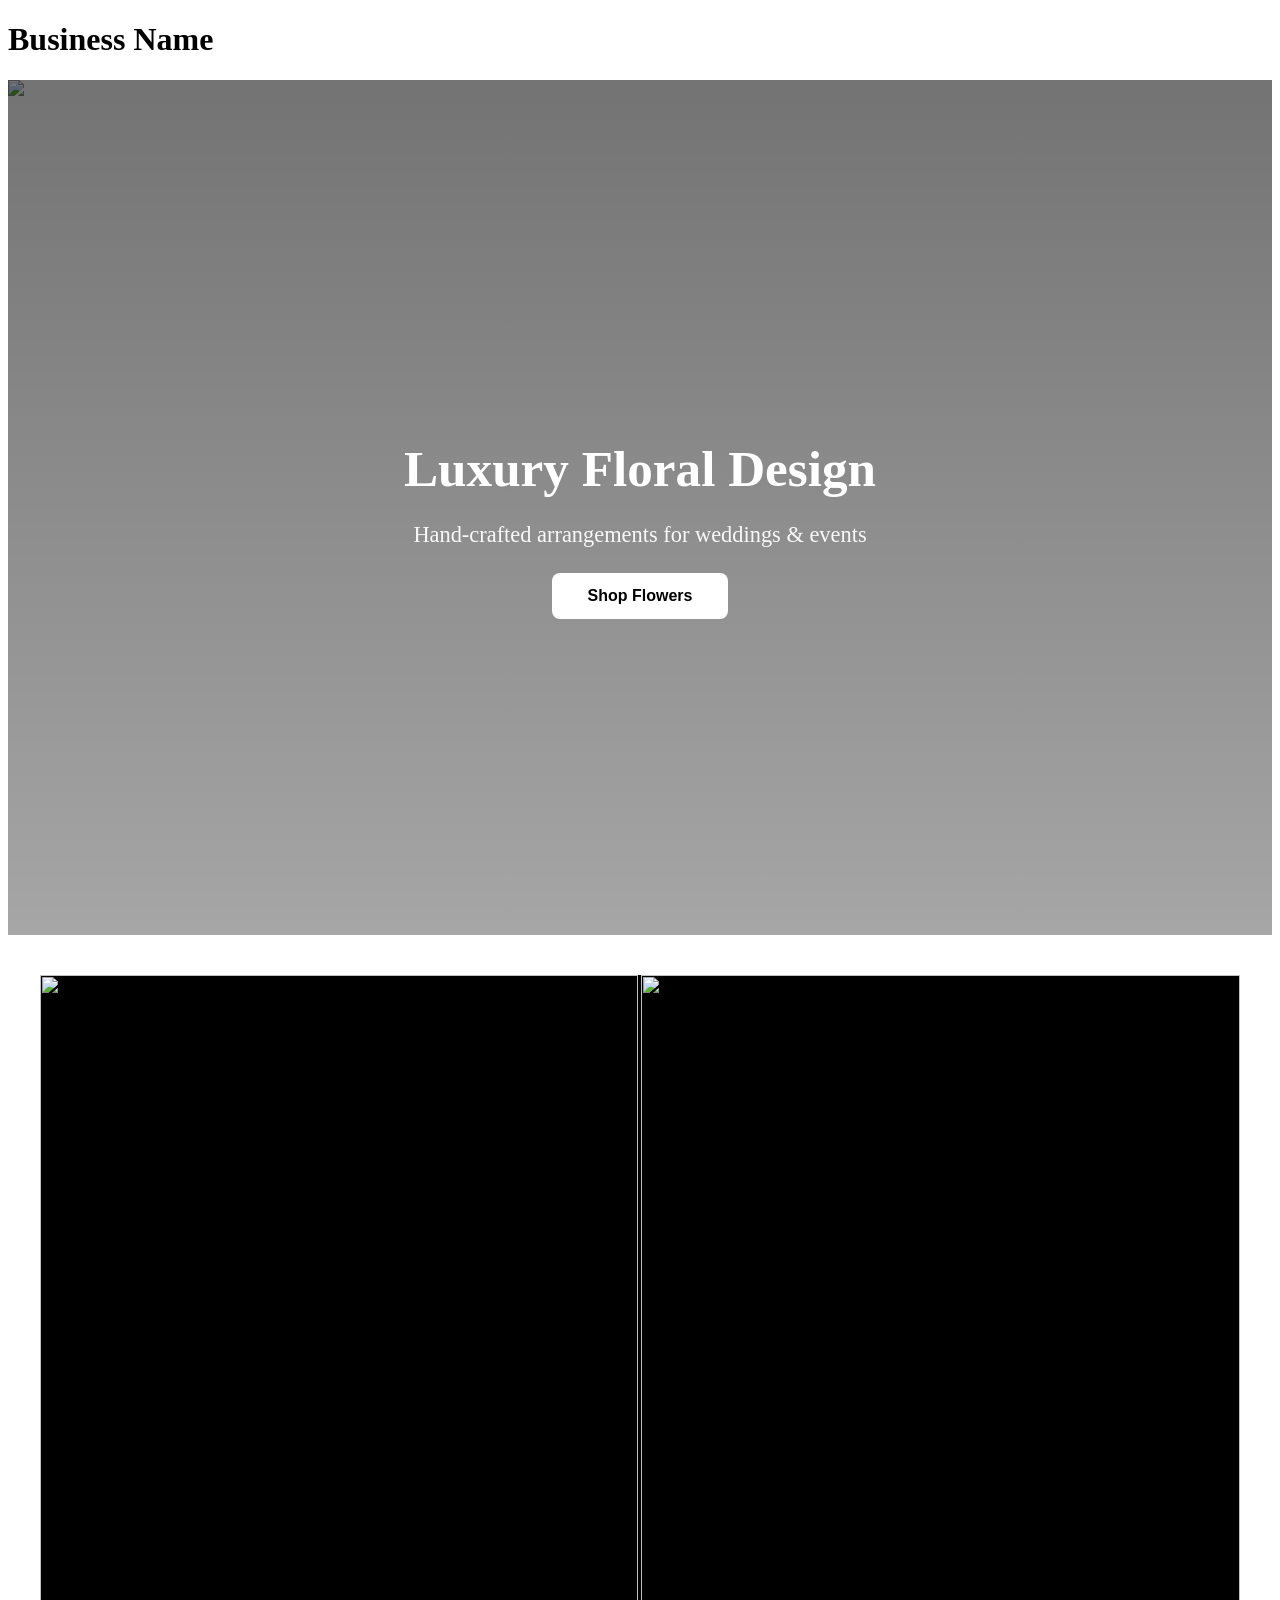
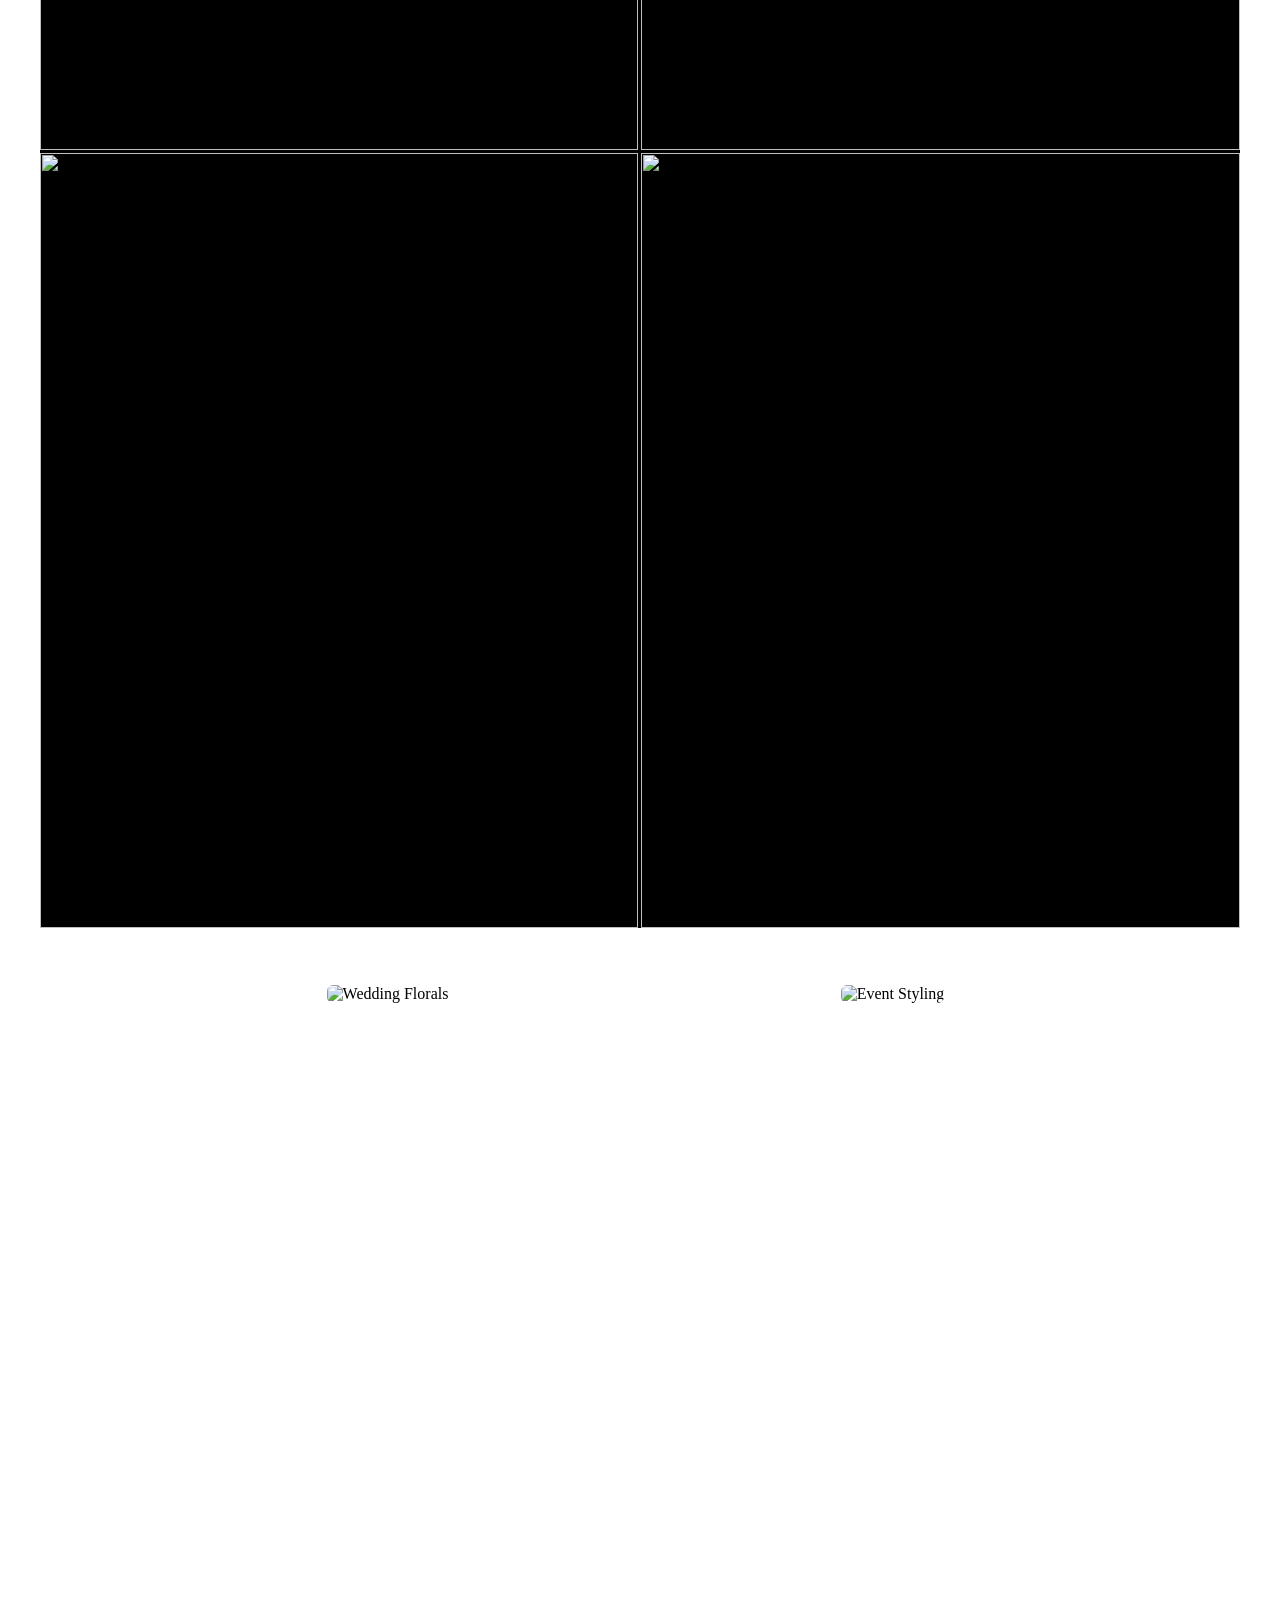
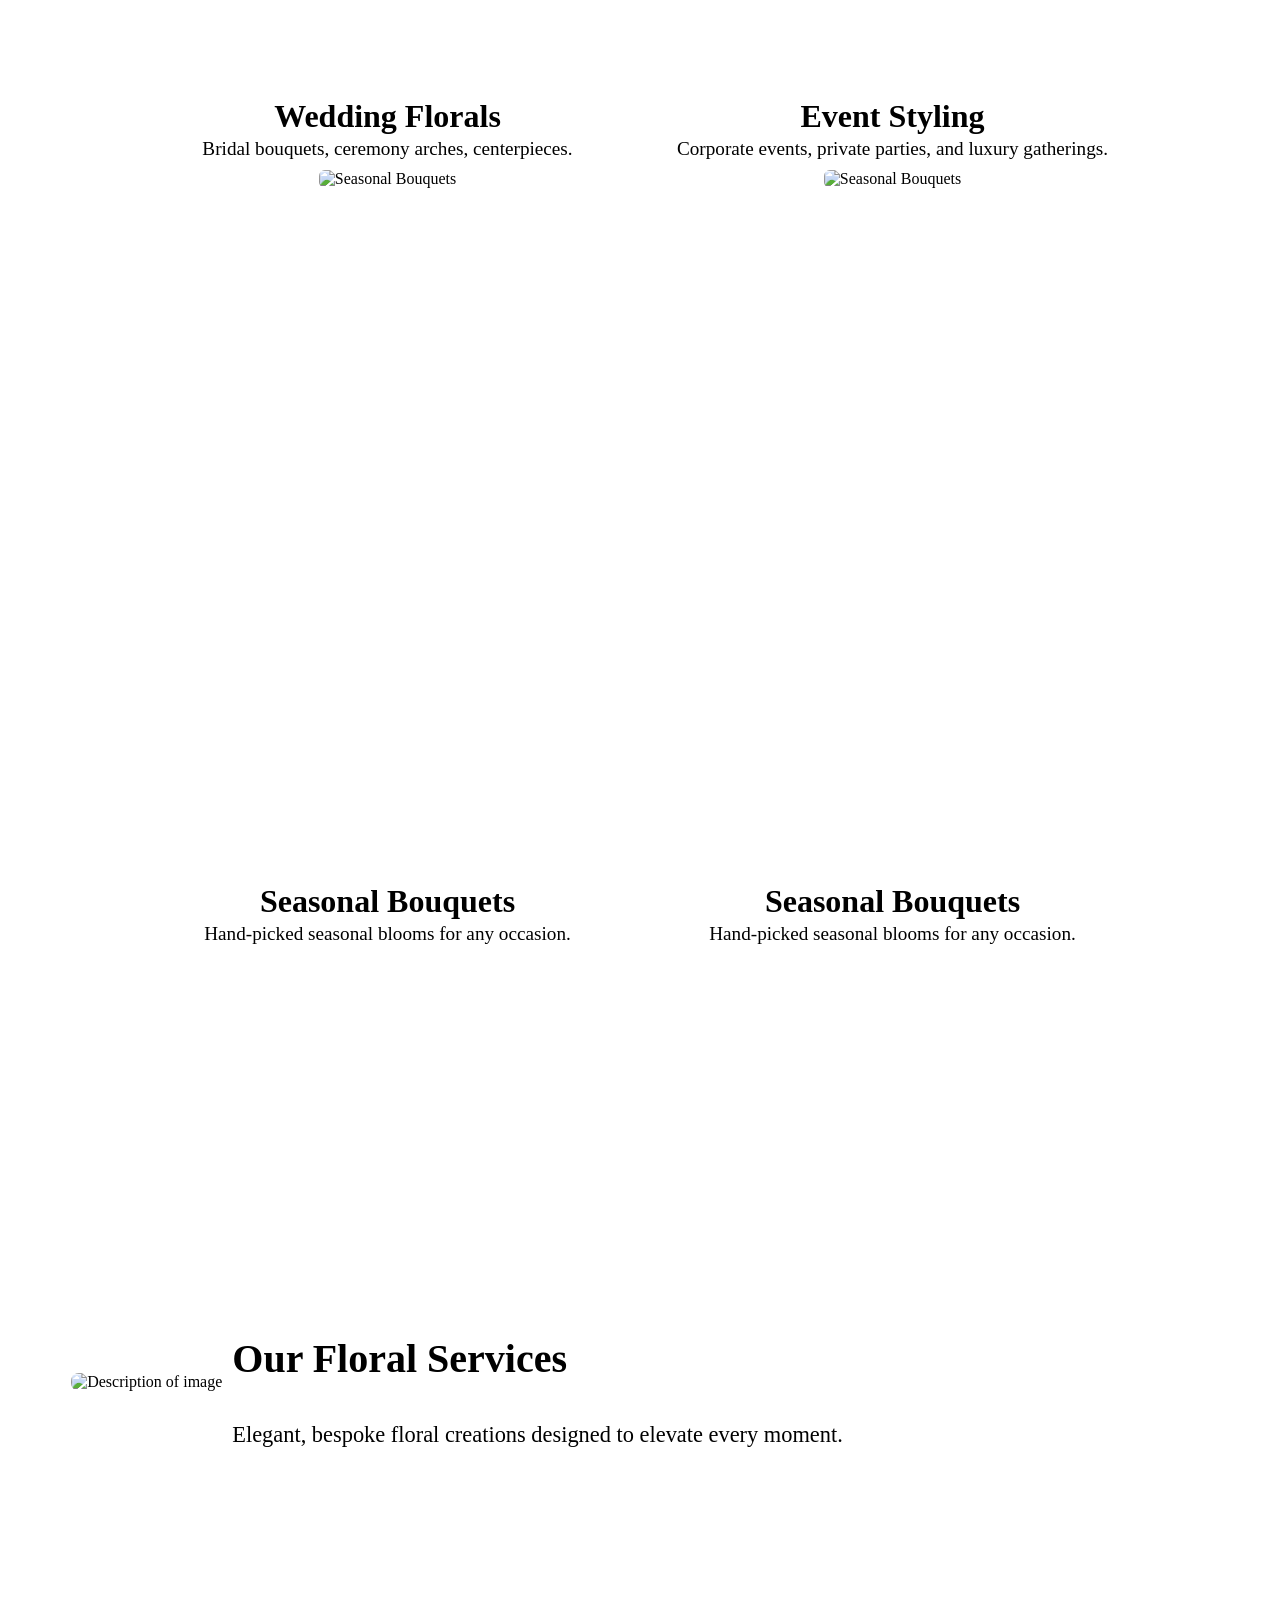
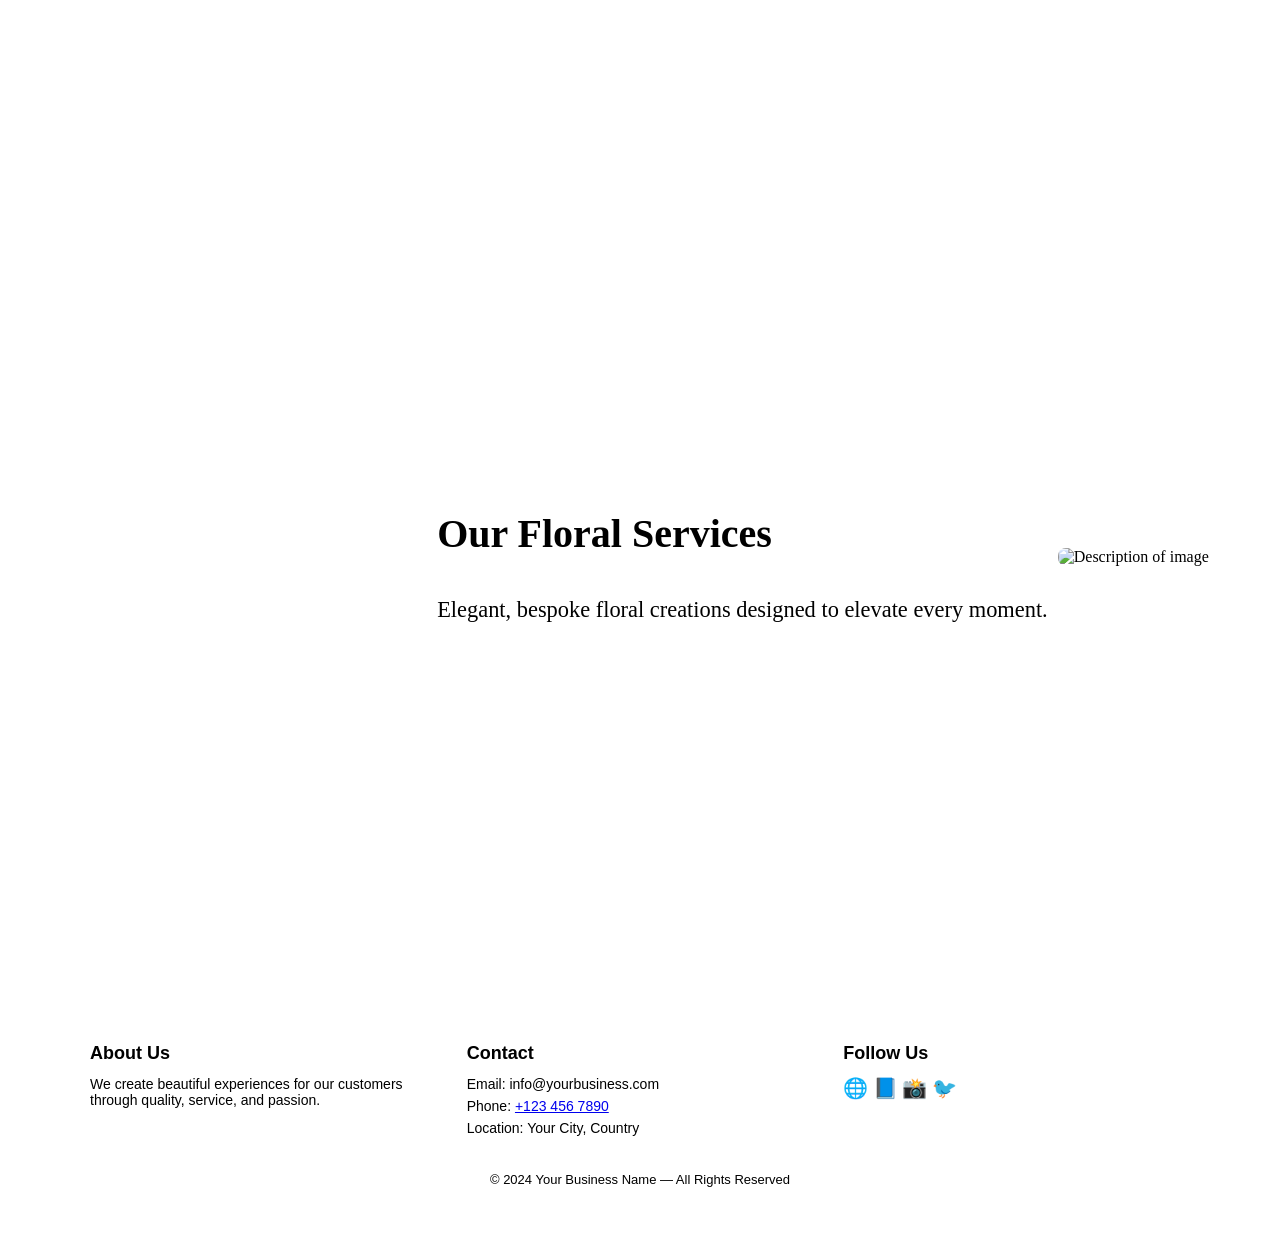
==== pages/boats/Boats.html @ 0e1513a5 "Update page: boats" ====
<!DOCTYPE html>
<html>
<head>
<style>
/* --- Base Hero --- */
.hero {
  position: relative;
  width: 100%;
  min-height: 95vh;
  display: flex;
  align-items: center;
  justify-content: center;
  color: #fff;
  text-align: center;
  overflow: hidden;
}

/* --- Image behaves like background-cover --- */
.hero-img {
  position: absolute;
  inset: 0;
  width: 100%;
  height: 100%;
  object-fit: cover;
  z-index: 0;
}

/* --- Overlay for readability --- */
.hero-overlay {
  position: absolute;
  inset: 0;
  background: linear-gradient(
    rgba(0,0,0,0.55),
    rgba(0,0,0,0.35)
  );
  z-index: 1;
  pointer-events: none;
}

/* --- Content --- */
.hero-content {
  position: relative;
  z-index: 2;
  max-width: 700px;
  padding: 20px;
}

.hero-content h1 {
  font-size: clamp(2rem, 4vw, 3.5rem);
  font-weight: 700;
  margin-bottom: 15px;
  line-height: 1.2;
}

.hero-content p {
  font-size: clamp(1rem, 2vw, 1.4rem);
  margin-bottom: 25px;
  opacity: 0.95;
}

/* --- Button --- */
.hero-content button {
  padding: 14px 36px;
  font-size: 1rem;
  font-weight: 600;
  border: none;
  border-radius: 8px;
  background: #ffffff;
  color: #000;
  cursor: pointer;
  transition: 0.25s ease;
}

.hero-content button:hover {
  background: #f1f1f1;
  transform: translateY(-2px);
}

/* --- Responsive Tweaks --- */
@media (max-width: 600px) {
  .hero {
    min-height: 60vh;
  }
  .hero-content button {
    width: 100%;
  }
}
</style>
<style>

  #contentABody {
    width: 95%;
    margin: auto;
    overflow: hidden;
  }

  .imageText{
    display: grid;
    grid-template-columns: repeat(2, 1fr);
    gap: 3px;
        background:#000;
  }
#contentABody{height:1570px;}
  .feature1,
  .feature2,
  .feature3,
  .feature4 {
    height: 775px;
    display: flex;
    flex-direction: column;
    text-align: center;
  }
  @media (max-width: 1024px) {
    section[style] {
      grid-template-columns: repeat(2, 1fr) !important;
      gap: 12px !important;
    }
  }

  @media (max-width: 600px) {
    #contentABody {
      width: 95%;
      margin: auto;
      height: 620px;
      overflow: hidden;
    }

    .feature1,
    .feature2,
    .feature3,
    .feature4 {
      height: 310px;
      display: flex;
      flex-direction: column;
      text-align: center;
    }
  }

</style>
<style>

  #gallerABody {
    width: 1000px;
    margin: auto;
    height: 1570px; /* 2 cards stacked = 500px */
    overflow: hidden;
  }

  .gallerText{
    display: grid;
    grid-template-columns: repeat(2, 1fr);
    gap: 10px;
  }
  .gallerText h3{font-size:2rem;margin:0px;margin-top:0.5rem;}
  .gallerText p{font-size:1.2rem;margin:0px;margin-top:0.2rem;}

  .galler1{
        height: 775px;
    display: flex;
    flex-direction: column;
    text-align: center;
  }     
  .galler2{
        height: 775px;
    display: flex;
    flex-direction: column;
    text-align: center;
  }     
  .galler3{
        height: 775px;
    display: flex;
    flex-direction: column;
    text-align: center;
  }     
  .galler4{
        height: 775px;
    display: flex;
    flex-direction: column;
    text-align: center;
  }

  @media (max-width: 1024px) {
    section[style] {
      grid-template-columns: repeat(2, 1fr) !important;
      gap: 12px !important;
    }
  }

  @media (max-width: 600px) {
    #gallerAbody section[style] img {
      height: 100% !important;
    }

    #gallerABody {
    width: 90%;
    margin: auto;
    height: 620px; /* 2 cards stacked = 500px */
    overflow: hidden;
  }

  .gallerText h3{font-size:1rem;margin:0px;margin-top:0.5rem;}
  .gallerText p{font-size:0.77rem;margin:0px;margin-top:0.2rem;}

    .galler1{
        height: 300px;
    display: flex;
    flex-direction: column;
    text-align: center;
  }     
  .galler2{
        height: 300px;
    display: flex;
    flex-direction: column;
    text-align: center;
  }     
  .galler3{
        height: 300px;
    display: flex;
    flex-direction: column;
    text-align: center;
  }     
  .galler4{
        height: 300px;
    display: flex;
    flex-direction: column;
    text-align: center;
  }
  }
</style>
<style>
.bodyEndC {
  width: 90%;
  display: flex;
  align-items: center;
  gap: 10px;
  margin: 0 auto 0px auto;
  height: 775px;
}

.bodyEndC.reverse {
  flex-direction: row-reverse;
}

.bodyEndC-wrap img {
  width: 100%;
  height: 775px;
  border-radius: 8px;
  object-fit: cover;
}

.bodyEndC .text-wrap {
  flex: 1;
  width: 50%;
        padding:1rem;
}

        .bodyEndCtext-wrap p{font-size:1.4rem;}

.bodyEndCtext-wrap h3 {
  font-size: 2.5rem;
}

/* REMOVE the mobile stacking */
@media (max-width: 600px) {
   .bodyEndC {
    height:310px;
  }

   .bodyEndC-wrap img {
  width: 100%;
  height: 310px;
  border-radius: 8px;
  object-fit: cover;
}
       .bodyEndCtext-wrap {
  flex: 1;
  width: 50%;
        padding:0rem;
}
        .bodyEndCtext-wrap p {
  padding-bottom:2rem;
        font-size:1rem;
}

}
</style>
<style>
#proFooterWrapper {
  width: 100%;
  padding: 40px 0 20px 0;
  font-family: Arial, sans-serif;
}

.proFooter {
  width: 90%;
  max-width: 1100px;
  margin: auto;
  display: flex;
  justify-content: space-between;
  flex-wrap: wrap;
  gap: 30px;
}

.footer-col {
  flex: 1;
  min-width: 220px;
}

.footer-col h3 {
  margin-bottom: 12px;
  font-size: 18px;
  
}

.footer-col p {
  margin: 6px 0;
  font-size: 14px;
  
}

.social-row {
  gap: 12px;
  margin-top: 10px;
}

.social-icon {
  font-size: 20px;
  cursor: pointer;
  transition: 0.2s;
}

.social-icon:hover {
  transform: scale(1.2);
}

.footer-bottom {
  text-align: center;
  margin-top: 30px;
  font-size: 13px;
}

@media (max-width: 600px) {
  .proFooter {
    flex-direction: column;
    text-align: center;
  }
}

      </style>
<link rel="stylesheet" href="pages/boats/css/style.1781641516352.css">
<link rel="stylesheet" href="pages/boats/css/inline_1.1781641516352.css">
<link rel="stylesheet" href="pages/boats/css/inline_2.1781641516352.css">
<link rel="stylesheet" href="pages/boats/css/inline_3.1781641516352.css">
<link rel="stylesheet" href="pages/boats/css/inline_4.1781641516352.css">
<link rel="stylesheet" href="pages/boats/css/inline_5.1781641516352.css">
<link rel="stylesheet" href="pages/boats/css/inline_6.1781641516352.css">
<meta name="viewport" content="width=device-width, initial-scale=1.0">
</head>
<body>

  <header class="nav-header">
  <div class="nav-left">
    <h1 class="site-title" style="cursor: text;">Business Name</h1>
  </div>

<div class="nav-right" id="navRight" style="display: none;">
  <div class="hamburger">
    <span class="" style="cursor: text;"></span>
    <span class="" style="cursor: text;"></span>
    <span class="" style="cursor: text;"></span>
  </div>

  <nav id="mobileMenu" class="mobile-menu"></nav>
</div>
</header>
  <div id="heroSection">
    <div class="section-wrapper" style="position: relative;margin-bottom: 40px;overflow: visible;">
      
      
    <section class="hero">
  <img class="hero-img" src="pages/boats/images/img_0.1781641516352.jpg" alt="Hero Image" style="cursor: pointer;">

  <div class="hero-overlay"></div>

  <div class="hero-content">
    <h1 class="" style="cursor: text;">Luxury Floral Design</h1>
    <p class="" style="cursor: text;">Hand-crafted arrangements for weddings &amp; events</p>
    <button>Shop Flowers</button>
  </div>
</section>




    
      
    </div>
  </div>
  <div id="contentSection">
    <div class="section-wrapper" style="position: relative;margin-bottom: 40px;overflow: visible;">
      
      
  <div id="contentABody">

<section class="imageText">

  <!-- Feature 1 -->
  <div class="feature1">
    <div style="flex: 1; min-height: 0;">
      <img src="pages/boats/images/img_1.1781641516352.jpg" alt="" style="width: 100%; height: 100%; object-fit: cover; cursor: pointer;">
    </div>
  </div>

  <!-- Feature 2 -->
  <div class="feature2">
    <div style="flex: 1; min-height: 0;">
      <img src="pages/boats/images/img_2.1781641516352.jpg" alt="" style="width: 100%; height: 100%; object-fit: cover; cursor: pointer;">
    </div>
  </div>

  <!-- Feature 3 -->
  <div class="feature3">
    <div style="flex: 1; min-height: 0;">
      <img src="pages/boats/images/img_3.1781641516352.jpg" alt="" style="width: 100%; height: 100%; object-fit: cover; cursor: pointer;">
    </div>
  </div>

  <!-- Feature 4 -->
  <div class="feature4">
    <div style="flex: 1; min-height: 0;">
      <img src="pages/boats/images/img_4.1781641516352.jpg" alt="" style="width: 100%; height: 100%; object-fit: cover; cursor: pointer;">
    </div>
  </div>

</section>



</div>
     

      
    </div>
  </div>
  <div id="gallerySection">
    <div class="section-wrapper" style="position: relative;margin-bottom: 40px;overflow: visible;">
      
      
        <div id="gallerABody">

<section class="gallerText">

  <!-- Feature 1 -->
  <div class="galler1">
    
    <!-- Image fills leftover space -->
    <div style="flex: 1; min-height: 0;">
      <img src="pages/boats/images/img_5.1781641516352.jpg" alt="Wedding Florals" style="width: 100%; height: 100%; object-fit: cover; border-radius: 6px; cursor: pointer;">
    </div>

    <!-- Text -->
    <h3 class="" style="cursor: text;">
      Wedding Florals
    </h3>
    <p class="" style="cursor: text;">
      Bridal bouquets, ceremony arches, centerpieces.
    </p>
  </div>

  <!-- Feature 2 -->
  <div class="galler2">
    <div style="flex: 1; min-height: 0;">
      <img src="pages/boats/images/img_6.1781641516352.jpg" alt="Event Styling" style="width: 100%; height: 100%; object-fit: cover; border-radius: 6px; cursor: pointer;">
    </div>
    <h3 class="" style="cursor: text;">
      Event Styling
    </h3>
    <p class="" style="cursor: text;">
      Corporate events, private parties, and luxury gatherings.
    </p>
  </div>

  <!-- Feature 3 -->
  <div class="galler3">
    <div style="flex: 1; min-height: 0;">
      <img src="pages/boats/images/img_7.1781641516352.jpg" alt="Seasonal Bouquets" style="width: 100%; height: 100%; object-fit: cover; border-radius: 6px; cursor: pointer;">
    </div>
    <h3 class="" style="cursor: text;">
      Seasonal Bouquets
    </h3>
    <p class="" style="cursor: text;">
      Hand-picked seasonal blooms for any occasion.
    </p>
  </div>

  <!-- Feature 4 -->
  <div class="galler4">
    <div style="flex: 1; min-height: 0;">
      <img src="pages/boats/images/img_8.1781641516352.jpg" alt="Seasonal Bouquets" style="width: 100%; height: 100%; object-fit: cover; border-radius: 6px; cursor: pointer;">
    </div>
    <h3 class="" style="cursor: text;">
      Seasonal Bouquets
    </h3>
    <p class="" style="cursor: text;">
      Hand-picked seasonal blooms for any occasion.
    </p>
  </div>

</section>



</div>

      
    </div>
  </div>
  <!-- ⭐ NEW SECTION -->
  <div id="bodyEndSection">
    <div class="section-wrapper" style="position: relative;margin-bottom: 40px;overflow: visible;">
      
      
  <section class="bodyEndC">
  <div class="bodyEndC-wrap">
    <img src="pages/boats/images/img_9.1781641516352.jpg" alt="Description of image" style="cursor: pointer;">
  </div>

  <div class="bodyEndCtext-wrap">
    <h3 class="" style="cursor: text;">Our Floral Services</h3>
    <p class="" style="cursor: text;">
      Elegant, bespoke floral creations designed to elevate every moment.
    </p>
  </div>
</section>

<section class="bodyEndC reverse">
  <div class="bodyEndC-wrap">
    <img src="pages/boats/images/img_10.1781641516352.jpg" alt="Description of image" style="cursor: pointer;">
  </div>

  <div class="bodyEndCtext-wrap">
    <h3 class="" style="cursor: text;">Our Floral Services</h3>
    <p class="" style="cursor: text;">
      Elegant, bespoke floral creations designed to elevate every moment.
    </p>
  </div>
</section>



    
    
      
    </div>
  </div>
  <div id="footerSection">
    <div class="section-wrapper" style="position: relative;margin-bottom: 40px;overflow: visible;">
      
      
<div id="proFooterWrapper">

  <footer class="proFooter">

    <div class="footer-col">
      <h3 class="" style="cursor: text;">About Us</h3>
      <p class="" style="cursor: text;">
        We create beautiful experiences for our customers through quality, service, and passion.
      </p>
    </div>

    <div class="footer-col">
      <h3 class="" style="cursor: text;">Contact</h3>
      <p class="" style="cursor: text;">Email: info@yourbusiness.com</p>
      <p class="" style="cursor: text;">Phone: <a href="tel:+123 456 7890">+123 456 7890</a></p>
      <p class="" style="cursor: text;">Location: Your City, Country</p>
    </div>

    <div class="footer-col">
      <h3 class="" style="cursor: text;">Follow Us</h3>
      <div class="social-row">
        <span class="social-icon" style="cursor: text;">🌐</span>
        <span class="social-icon" style="cursor: text;">📘</span>
        <span class="social-icon" style="cursor: text;">📸</span>
        <span class="social-icon" style="cursor: text;">🐦</span>
      </div>
    </div>

  </footer>

  <div class="footer-bottom">
    <p class="" style="cursor: text;">© 2024 Your Business Name — All Rights Reserved</p>
  </div>

</div>

      
    
      
    </div>
  </div>

<script src="pages/boats/js/stripe.1781641516352.js"></script>
<script src="pages/boats/js/clerk.browser.1781641516352.js"></script>
<script src="pages/boats/js/inline_2.1781641516352.js"></script>

</body>
</html>
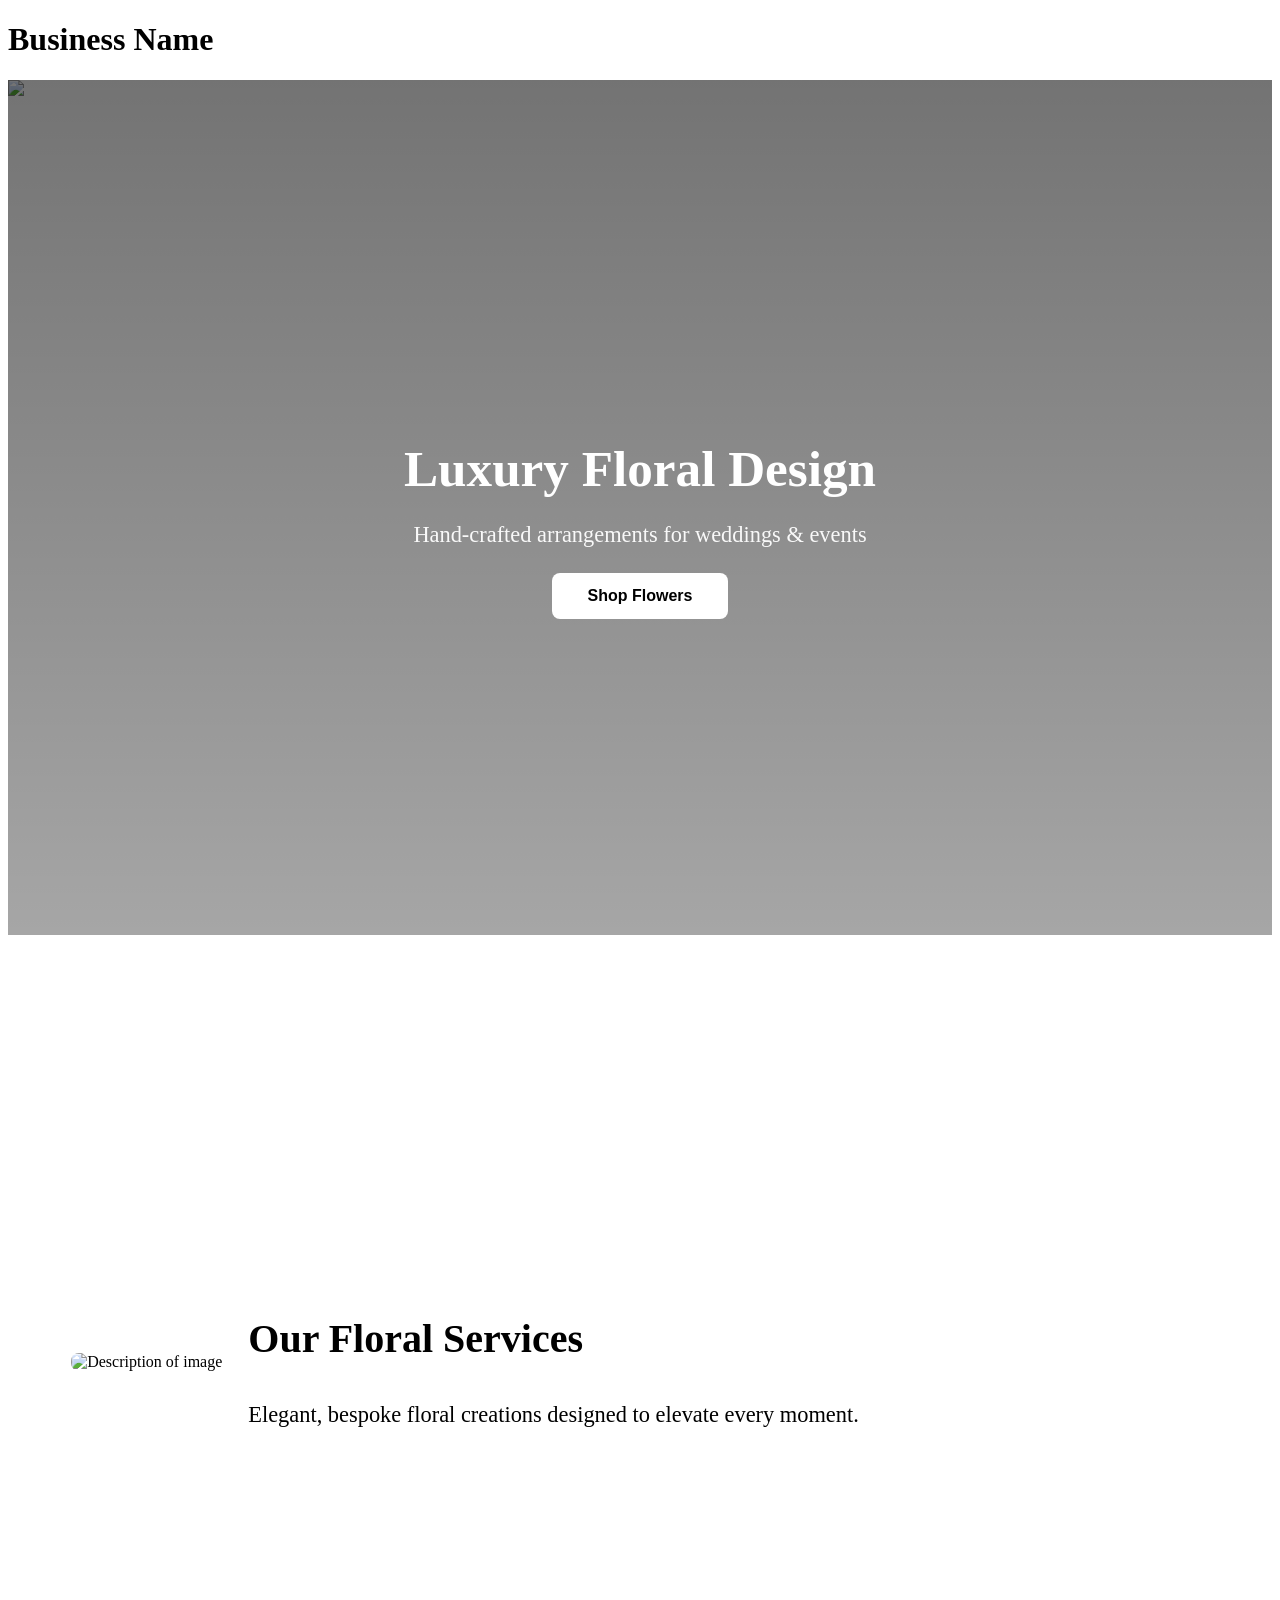
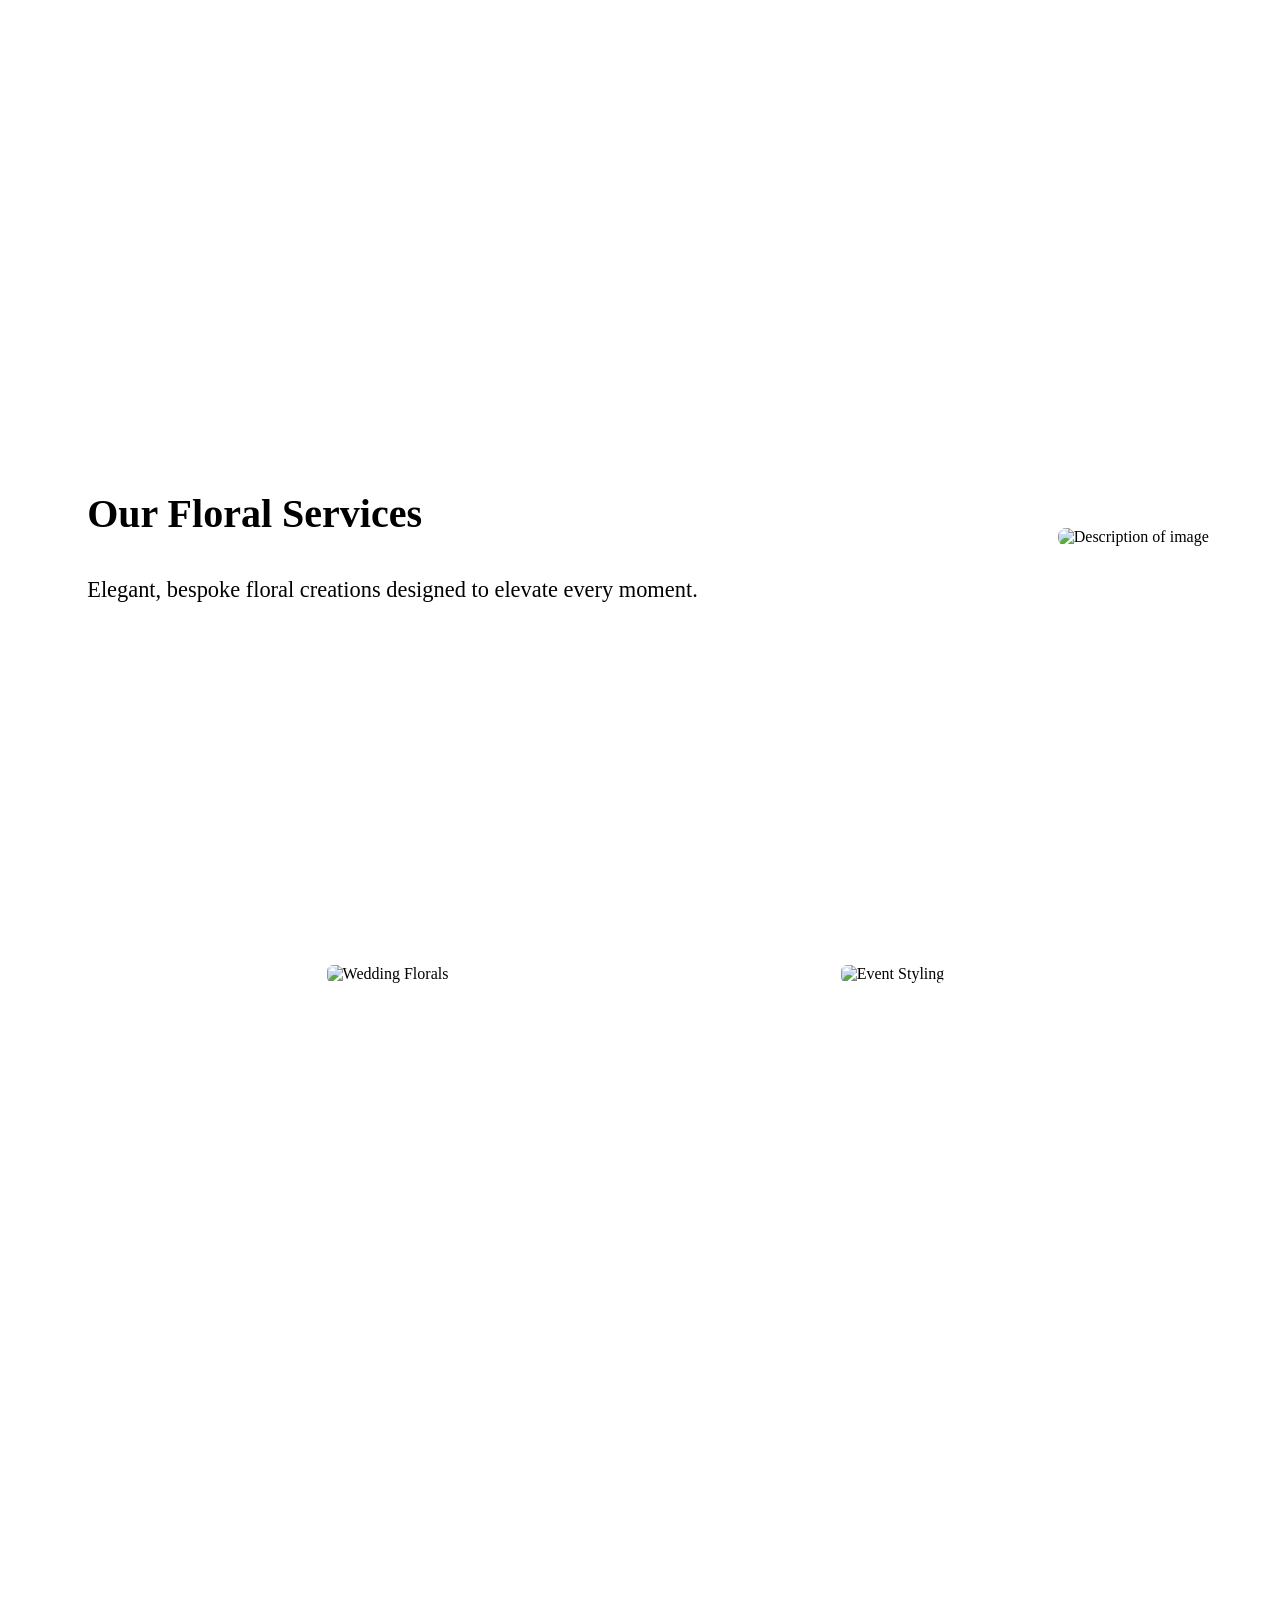
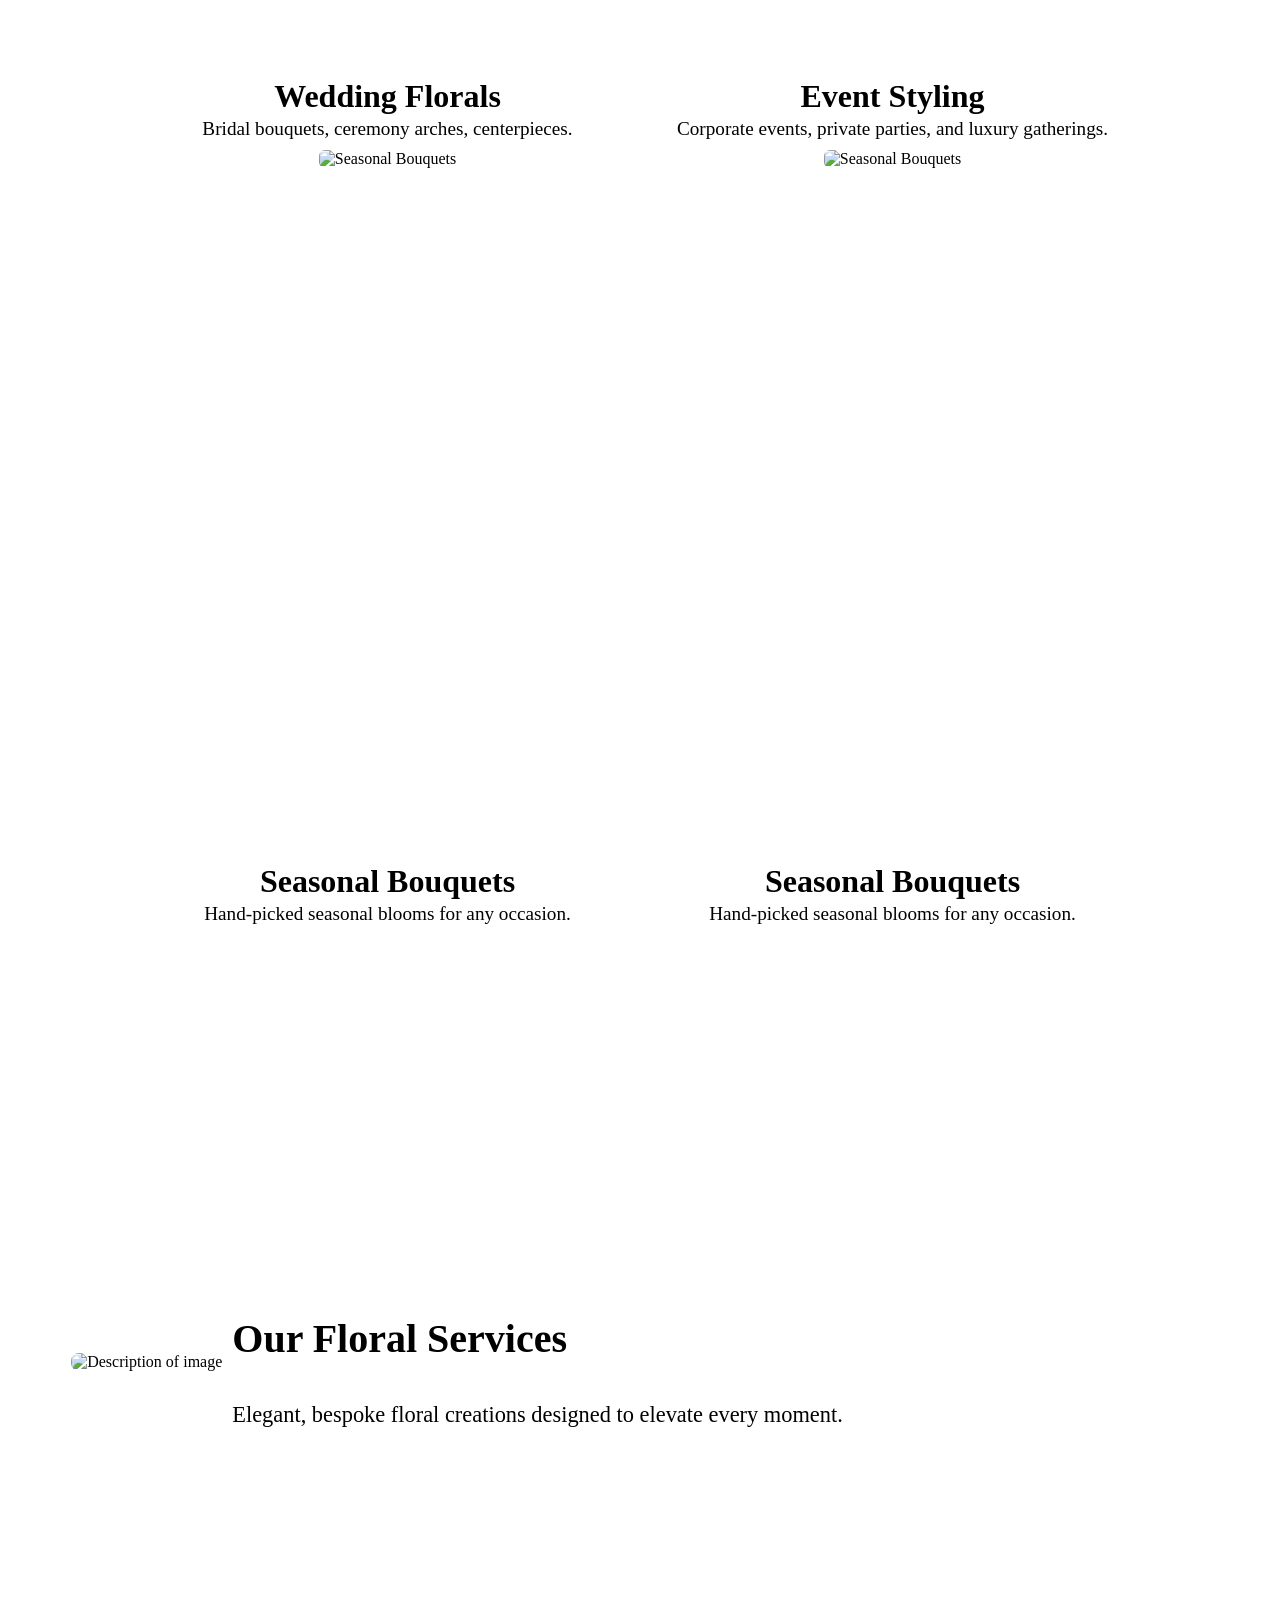
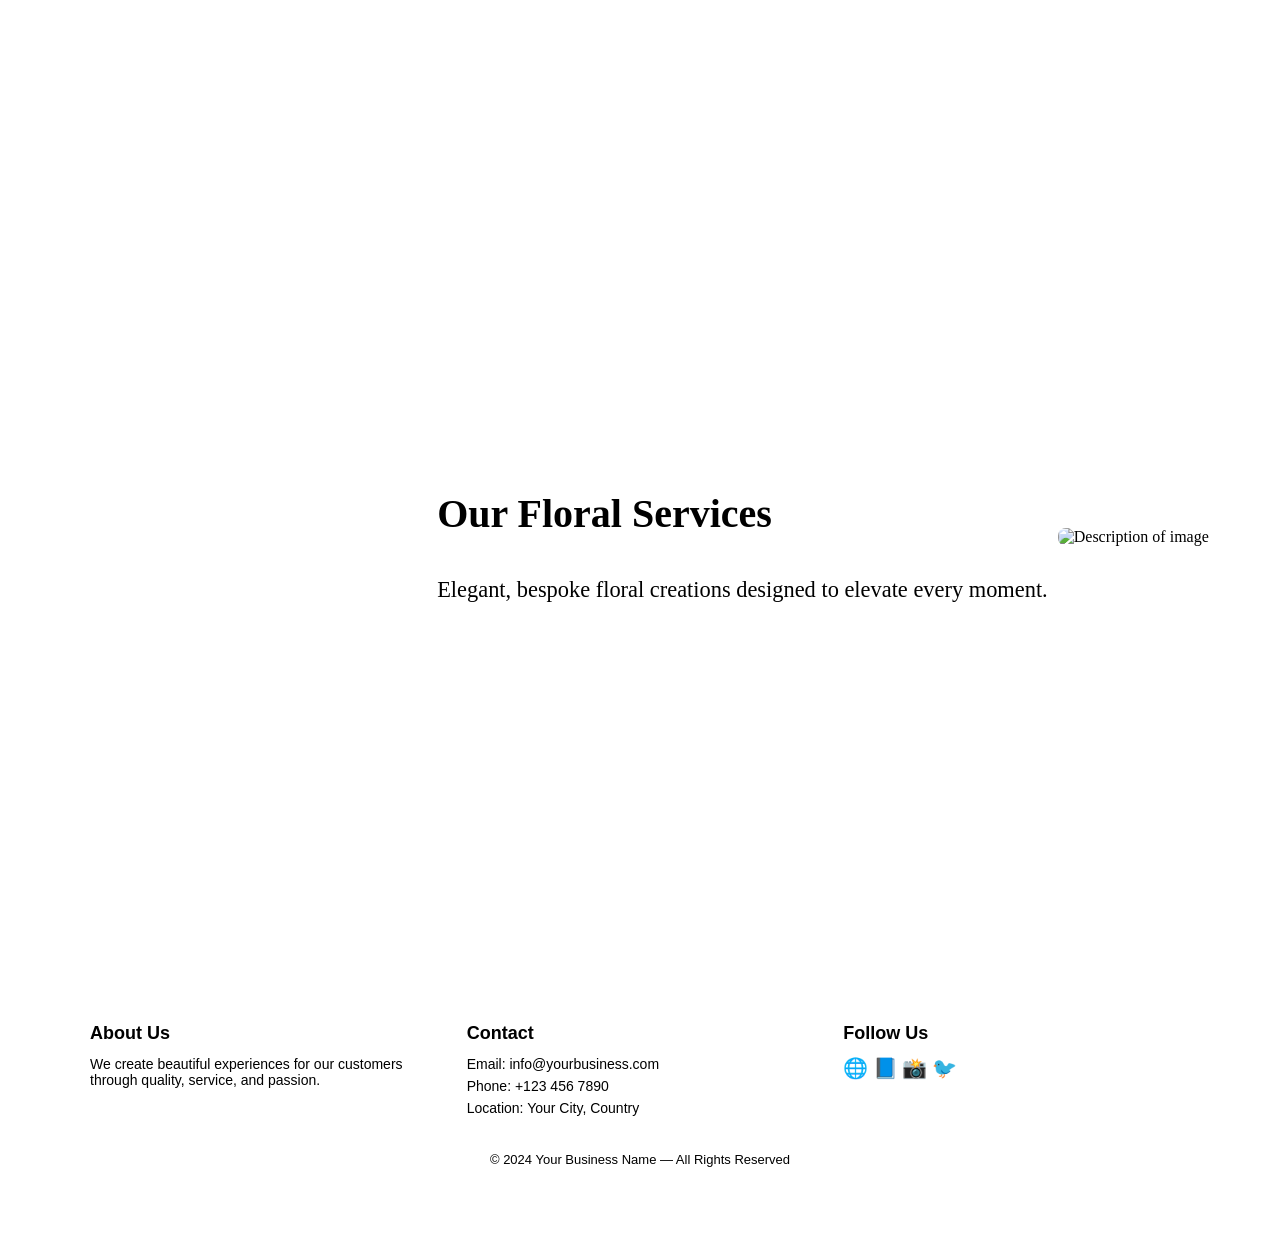
==== commit 31b38017: "Update page: boats" ====
--- a/pages/boats/Boats.html
+++ b/pages/boats/Boats.html
@@ -87,55 +87,61 @@
 }
 </style>
 <style>
-
-  #contentABody {
-    width: 95%;
-    margin: auto;
-    overflow: hidden;
-  }
-
-  .imageText{
-    display: grid;
-    grid-template-columns: repeat(2, 1fr);
-    gap: 3px;
-        background:#000;
-  }
-#contentABody{height:1570px;}
-  .feature1,
-  .feature2,
-  .feature3,
-  .feature4 {
-    height: 775px;
-    display: flex;
-    flex-direction: column;
-    text-align: center;
-  }
-  @media (max-width: 1024px) {
-    section[style] {
-      grid-template-columns: repeat(2, 1fr) !important;
-      gap: 12px !important;
-    }
-  }
-
-  @media (max-width: 600px) {
-    #contentABody {
-      width: 95%;
-      margin: auto;
-      height: 620px;
-      overflow: hidden;
-    }
-
-    .feature1,
-    .feature2,
-    .feature3,
-    .feature4 {
-      height: 310px;
-      display: flex;
-      flex-direction: column;
-      text-align: center;
-    }
-  }
-
+.image-text-section {
+  width: 90%;
+  display: flex;
+  align-items: center;
+  gap: 10px;
+  margin: 0 auto 0px auto;
+  height: 775px;
+}
+
+.image-text-section.reverse {
+  flex-direction: row-reverse;
+}
+
+.image-wrap img {
+  width: 100%;
+  height: 775px;
+  border-radius: 8px;
+  object-fit: cover;
+}
+
+.text-wrap {
+  flex: 1;
+  width: 50%;
+        padding:1rem;
+}
+
+        .text-wrap p{font-size:1.4rem;}
+
+.text-wrap h3 {
+  font-size: 2.5rem;
+}
+
+/* REMOVE the mobile stacking */
+@media (max-width: 600px) {
+  .image-text-section {
+    height:310px;
+  }
+
+        .image-wrap img {
+  width: 100%;
+  height: 310px;
+  border-radius: 8px;
+  object-fit: cover;
+}
+        .text-wrap {
+  flex: 1;
+  width: 50%;
+        padding:0rem;
+}
+        .text-wrap p {
+  padding-bottom:2rem;
+        font-size:1rem;
+}
+
+}
 </style>
 <style>
 
@@ -347,13 +353,13 @@
 }
 
       </style>
-<link rel="stylesheet" href="pages/boats/css/style.1781641516352.css">
-<link rel="stylesheet" href="pages/boats/css/inline_1.1781641516352.css">
-<link rel="stylesheet" href="pages/boats/css/inline_2.1781641516352.css">
-<link rel="stylesheet" href="pages/boats/css/inline_3.1781641516352.css">
-<link rel="stylesheet" href="pages/boats/css/inline_4.1781641516352.css">
-<link rel="stylesheet" href="pages/boats/css/inline_5.1781641516352.css">
-<link rel="stylesheet" href="pages/boats/css/inline_6.1781641516352.css">
+<link rel="stylesheet" href="pages/boats/css/style.1781645088564.css">
+<link rel="stylesheet" href="pages/boats/css/inline_1.1781645088564.css">
+<link rel="stylesheet" href="pages/boats/css/inline_2.1781645088564.css">
+<link rel="stylesheet" href="pages/boats/css/inline_3.1781645088564.css">
+<link rel="stylesheet" href="pages/boats/css/inline_4.1781645088564.css">
+<link rel="stylesheet" href="pages/boats/css/inline_5.1781645088564.css">
+<link rel="stylesheet" href="pages/boats/css/inline_6.1781645088564.css">
 <meta name="viewport" content="width=device-width, initial-scale=1.0">
 </head>
 <body>
@@ -378,7 +384,7 @@
       
       
     <section class="hero">
-  <img class="hero-img" src="pages/boats/images/img_0.1781641516352.jpg" alt="Hero Image" style="cursor: pointer;">
+  <img class="hero-img" src="pages/boats/images/img_0.1781645088564.jpg" alt="Hero Image" style="cursor: pointer;">
 
   <div class="hero-overlay"></div>
 
@@ -400,45 +406,37 @@
     <div class="section-wrapper" style="position: relative;margin-bottom: 40px;overflow: visible;">
       
       
-  <div id="contentABody">
-
-<section class="imageText">
-
-  <!-- Feature 1 -->
-  <div class="feature1">
-    <div style="flex: 1; min-height: 0;">
-      <img src="pages/boats/images/img_1.1781641516352.jpg" alt="" style="width: 100%; height: 100%; object-fit: cover; cursor: pointer;">
-    </div>
-  </div>
-
-  <!-- Feature 2 -->
-  <div class="feature2">
-    <div style="flex: 1; min-height: 0;">
-      <img src="pages/boats/images/img_2.1781641516352.jpg" alt="" style="width: 100%; height: 100%; object-fit: cover; cursor: pointer;">
-    </div>
-  </div>
-
-  <!-- Feature 3 -->
-  <div class="feature3">
-    <div style="flex: 1; min-height: 0;">
-      <img src="pages/boats/images/img_3.1781641516352.jpg" alt="" style="width: 100%; height: 100%; object-fit: cover; cursor: pointer;">
-    </div>
-  </div>
-
-  <!-- Feature 4 -->
-  <div class="feature4">
-    <div style="flex: 1; min-height: 0;">
-      <img src="pages/boats/images/img_4.1781641516352.jpg" alt="" style="width: 100%; height: 100%; object-fit: cover; cursor: pointer;">
-    </div>
-  </div>
-
+<section class="image-text-section">
+  <div class="image-wrap">
+    <img src="pages/boats/images/img_1.1781645088564.jpg" alt="Description of image" style="cursor: pointer;">
+  </div>
+
+  <div class="text-wrap">
+    <h3 class="" style="cursor: text;">Our Floral Services</h3>
+    <p class="" style="cursor: text;">
+      Elegant, bespoke floral creations designed to elevate every moment.
+    </p>
+  </div>
 </section>
 
-
-
-</div>
-     
-
+<section class="image-text-section reverse">
+  <div class="image-wrap">
+    <img src="pages/boats/images/img_2.1781645088564.jpg" alt="Description of image" style="cursor: pointer;">
+  </div>
+
+  <div class="text-wrap">
+    <h3 class="" style="cursor: text;">Our Floral Services</h3>
+    <p class="" style="cursor: text;">
+      Elegant, bespoke floral creations designed to elevate every moment.
+    </p>
+  </div>
+</section>
+
+
+
+
+
+      
       
     </div>
   </div>
@@ -455,7 +453,7 @@
     
     <!-- Image fills leftover space -->
     <div style="flex: 1; min-height: 0;">
-      <img src="pages/boats/images/img_5.1781641516352.jpg" alt="Wedding Florals" style="width: 100%; height: 100%; object-fit: cover; border-radius: 6px; cursor: pointer;">
+      <img src="pages/boats/images/img_3.1781645088564.jpg" alt="Wedding Florals" style="width: 100%; height: 100%; object-fit: cover; border-radius: 6px; cursor: pointer;">
     </div>
 
     <!-- Text -->
@@ -470,7 +468,7 @@
   <!-- Feature 2 -->
   <div class="galler2">
     <div style="flex: 1; min-height: 0;">
-      <img src="pages/boats/images/img_6.1781641516352.jpg" alt="Event Styling" style="width: 100%; height: 100%; object-fit: cover; border-radius: 6px; cursor: pointer;">
+      <img src="pages/boats/images/img_4.1781645088564.jpg" alt="Event Styling" style="width: 100%; height: 100%; object-fit: cover; border-radius: 6px; cursor: pointer;">
     </div>
     <h3 class="" style="cursor: text;">
       Event Styling
@@ -483,7 +481,7 @@
   <!-- Feature 3 -->
   <div class="galler3">
     <div style="flex: 1; min-height: 0;">
-      <img src="pages/boats/images/img_7.1781641516352.jpg" alt="Seasonal Bouquets" style="width: 100%; height: 100%; object-fit: cover; border-radius: 6px; cursor: pointer;">
+      <img src="pages/boats/images/img_5.1781645088564.jpg" alt="Seasonal Bouquets" style="width: 100%; height: 100%; object-fit: cover; border-radius: 6px; cursor: pointer;">
     </div>
     <h3 class="" style="cursor: text;">
       Seasonal Bouquets
@@ -496,7 +494,7 @@
   <!-- Feature 4 -->
   <div class="galler4">
     <div style="flex: 1; min-height: 0;">
-      <img src="pages/boats/images/img_8.1781641516352.jpg" alt="Seasonal Bouquets" style="width: 100%; height: 100%; object-fit: cover; border-radius: 6px; cursor: pointer;">
+      <img src="pages/boats/images/img_6.1781645088564.jpg" alt="Seasonal Bouquets" style="width: 100%; height: 100%; object-fit: cover; border-radius: 6px; cursor: pointer;">
     </div>
     <h3 class="" style="cursor: text;">
       Seasonal Bouquets
@@ -522,7 +520,7 @@
       
   <section class="bodyEndC">
   <div class="bodyEndC-wrap">
-    <img src="pages/boats/images/img_9.1781641516352.jpg" alt="Description of image" style="cursor: pointer;">
+    <img src="pages/boats/images/img_7.1781645088564.jpg" alt="Description of image" style="cursor: pointer;">
   </div>
 
   <div class="bodyEndCtext-wrap">
@@ -535,7 +533,7 @@
 
 <section class="bodyEndC reverse">
   <div class="bodyEndC-wrap">
-    <img src="pages/boats/images/img_10.1781641516352.jpg" alt="Description of image" style="cursor: pointer;">
+    <img src="pages/boats/images/img_8.1781645088564.jpg" alt="Description of image" style="cursor: pointer;">
   </div>
 
   <div class="bodyEndCtext-wrap">
@@ -571,7 +569,7 @@
     <div class="footer-col">
       <h3 class="" style="cursor: text;">Contact</h3>
       <p class="" style="cursor: text;">Email: info@yourbusiness.com</p>
-      <p class="" style="cursor: text;">Phone: <a href="tel:+123 456 7890">+123 456 7890</a></p>
+      <p class="" style="cursor: text;">Phone: +123 456 7890</p>
       <p class="" style="cursor: text;">Location: Your City, Country</p>
     </div>
 
@@ -599,9 +597,9 @@
     </div>
   </div>
 
-<script src="pages/boats/js/stripe.1781641516352.js"></script>
-<script src="pages/boats/js/clerk.browser.1781641516352.js"></script>
-<script src="pages/boats/js/inline_2.1781641516352.js"></script>
+<script src="pages/boats/js/clerk.browser.1781645088564.js"></script>
+<script src="pages/boats/js/stripe.1781645088564.js"></script>
+<script src="pages/boats/js/inline_2.1781645088564.js"></script>
 
 </body>
 </html>
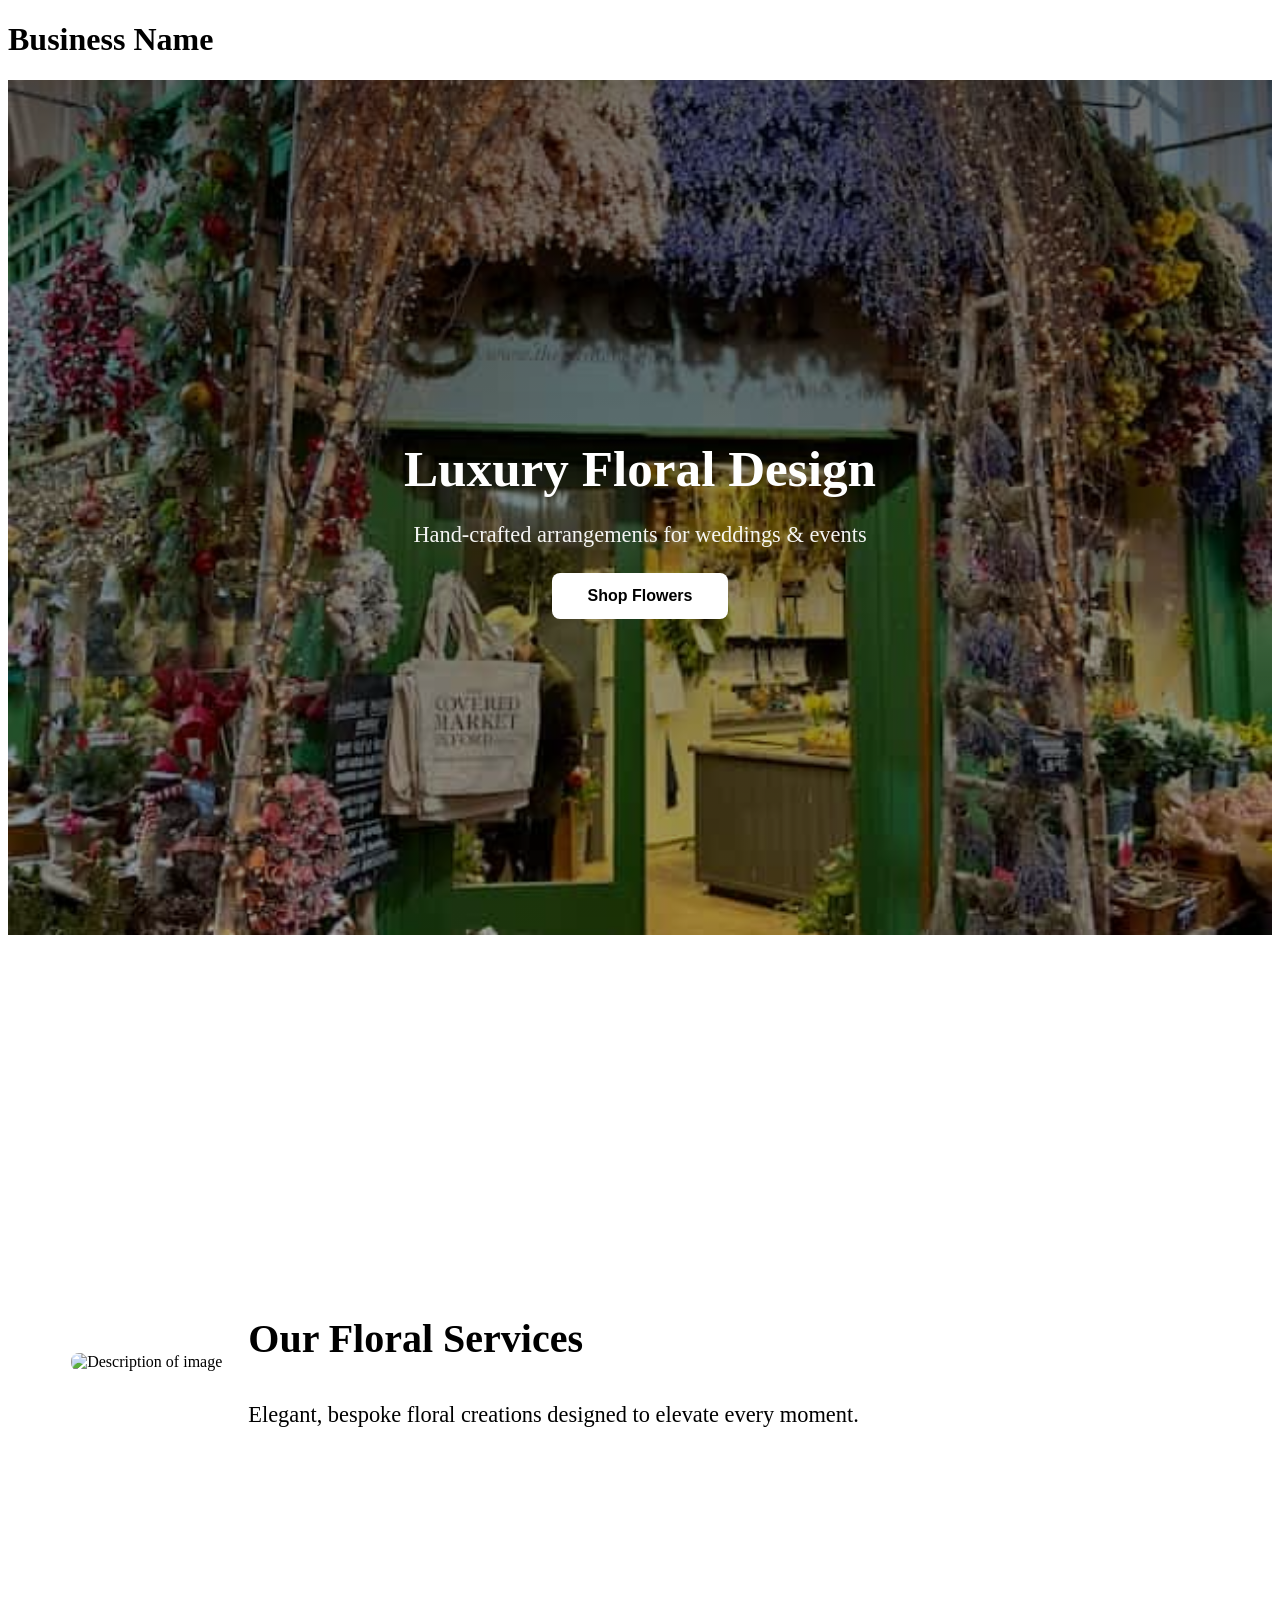
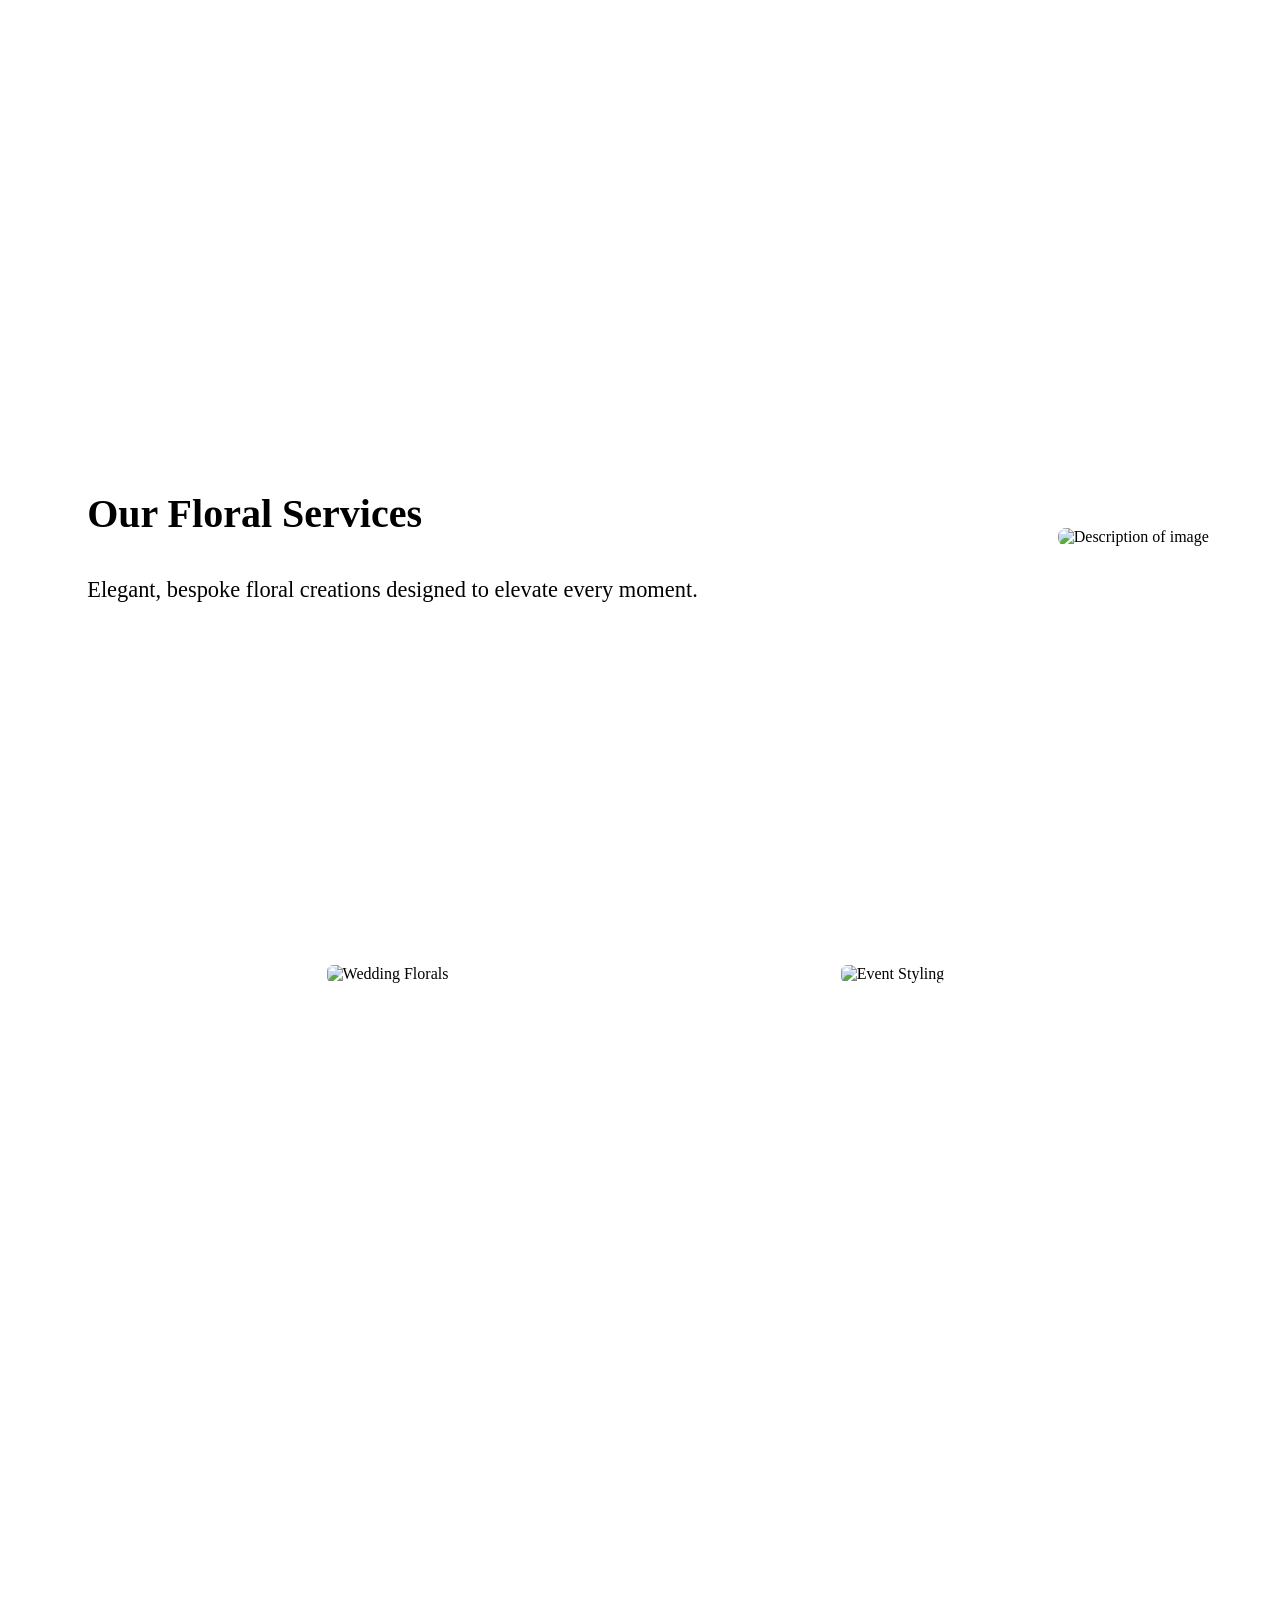
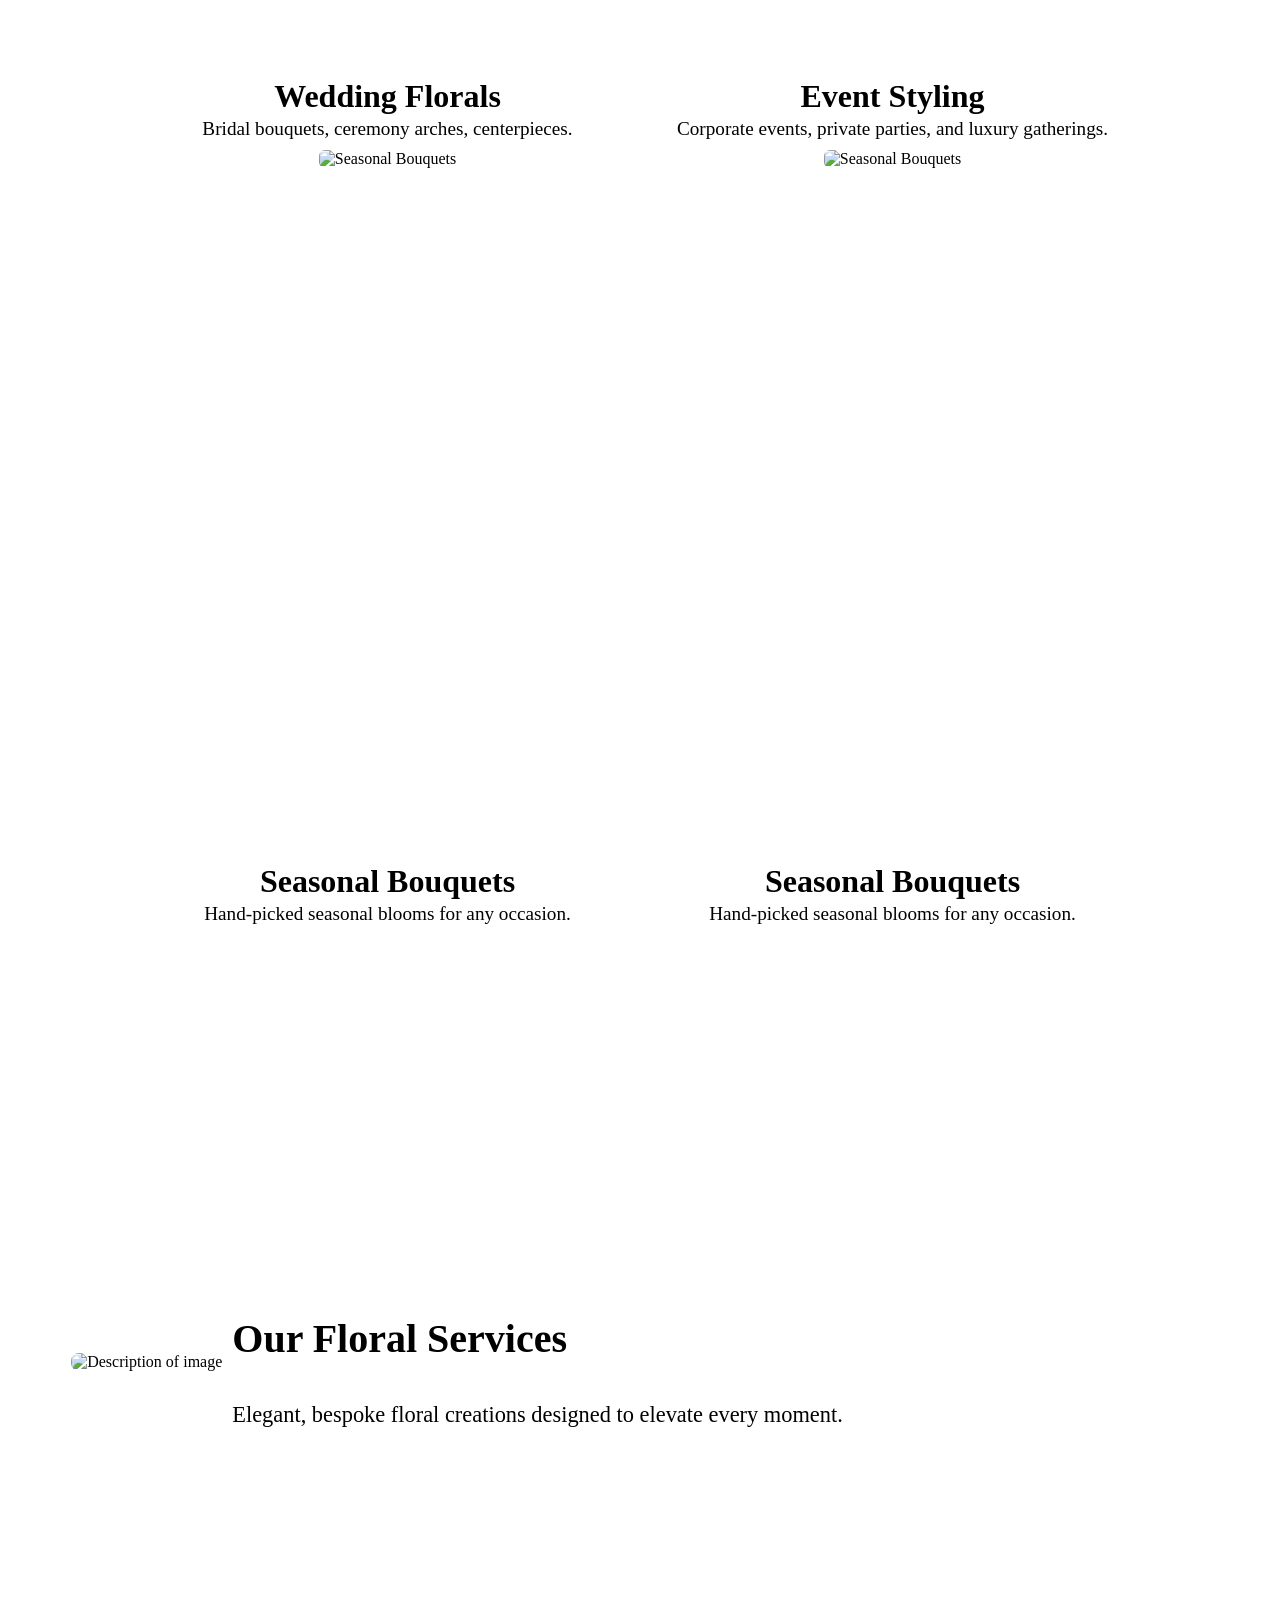
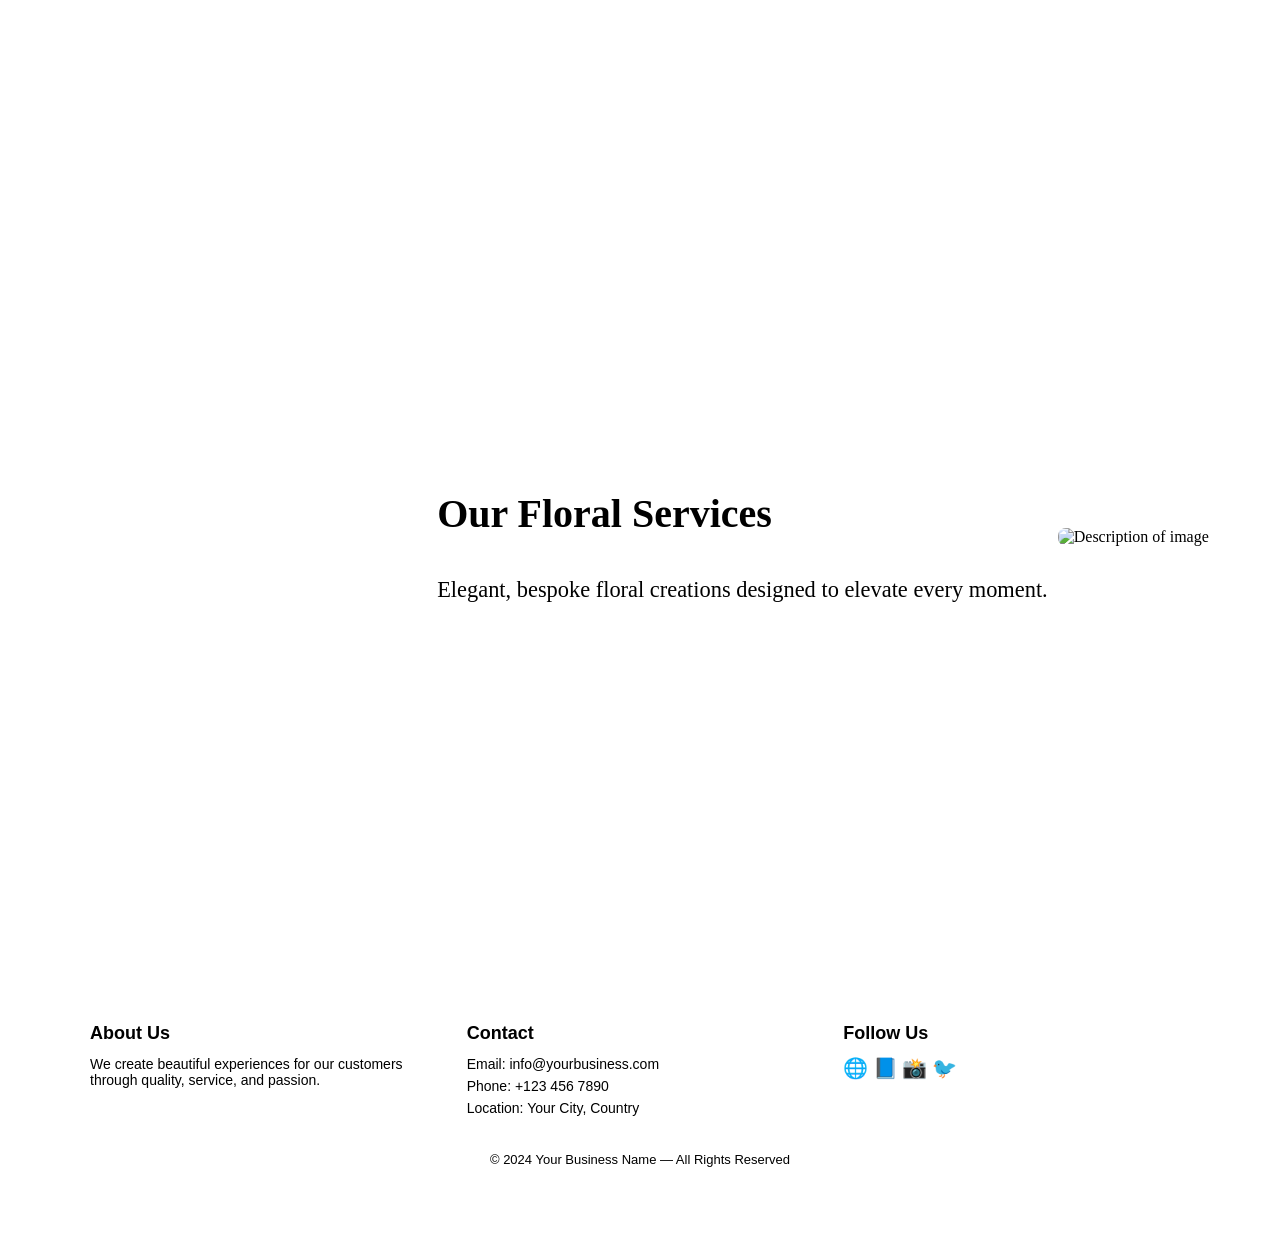
==== commit 143408ee: "Update Boats.html" ====
--- a/pages/boats/Boats.html
+++ b/pages/boats/Boats.html
@@ -384,7 +384,7 @@
       
       
     <section class="hero">
-  <img class="hero-img" src="pages/boats/images/img_0.1781645088564.jpg" alt="Hero Image" style="cursor: pointer;">
+  <img class="hero-img" src="/pages/boats/images/img_0.1781645088564.jpg" alt="Hero Image" style="cursor: pointer;">
 
   <div class="hero-overlay"></div>
 
@@ -602,4 +602,4 @@
 <script src="pages/boats/js/inline_2.1781645088564.js"></script>
 
 </body>
-</html>+</html>
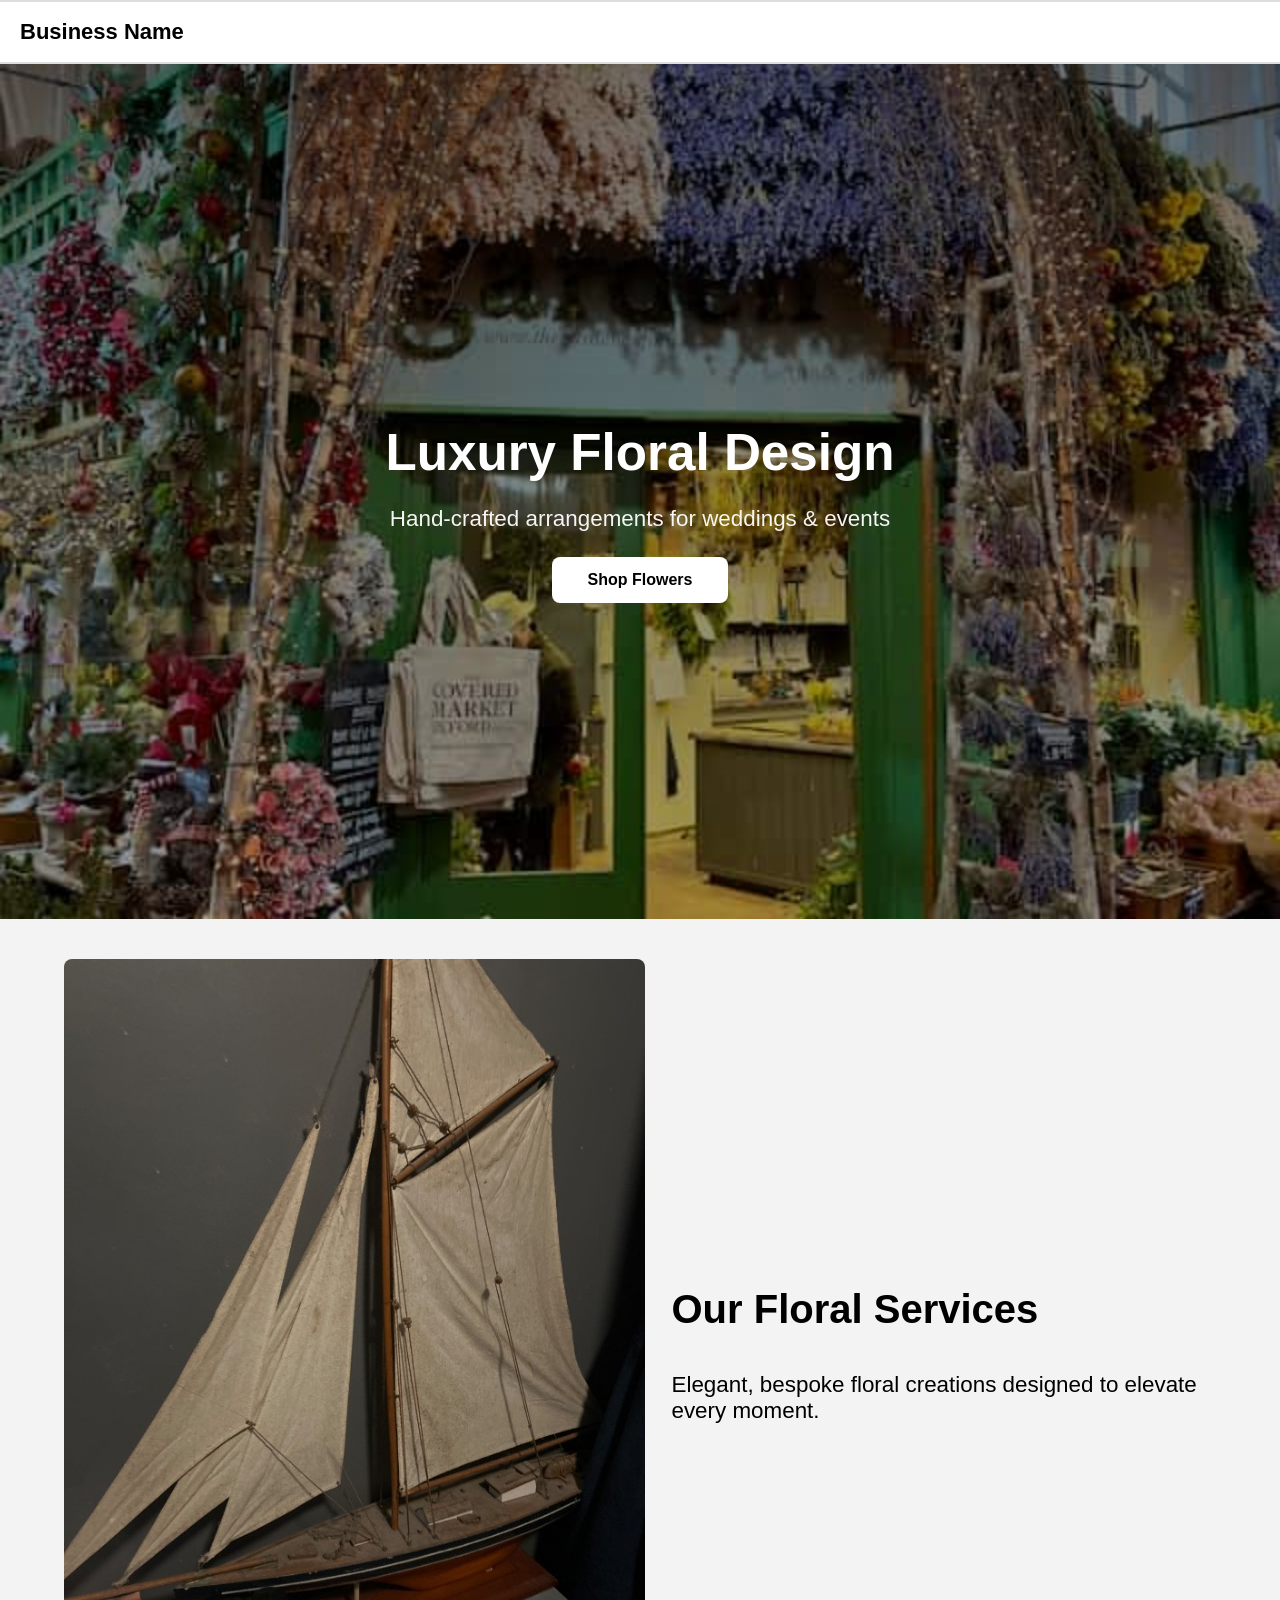
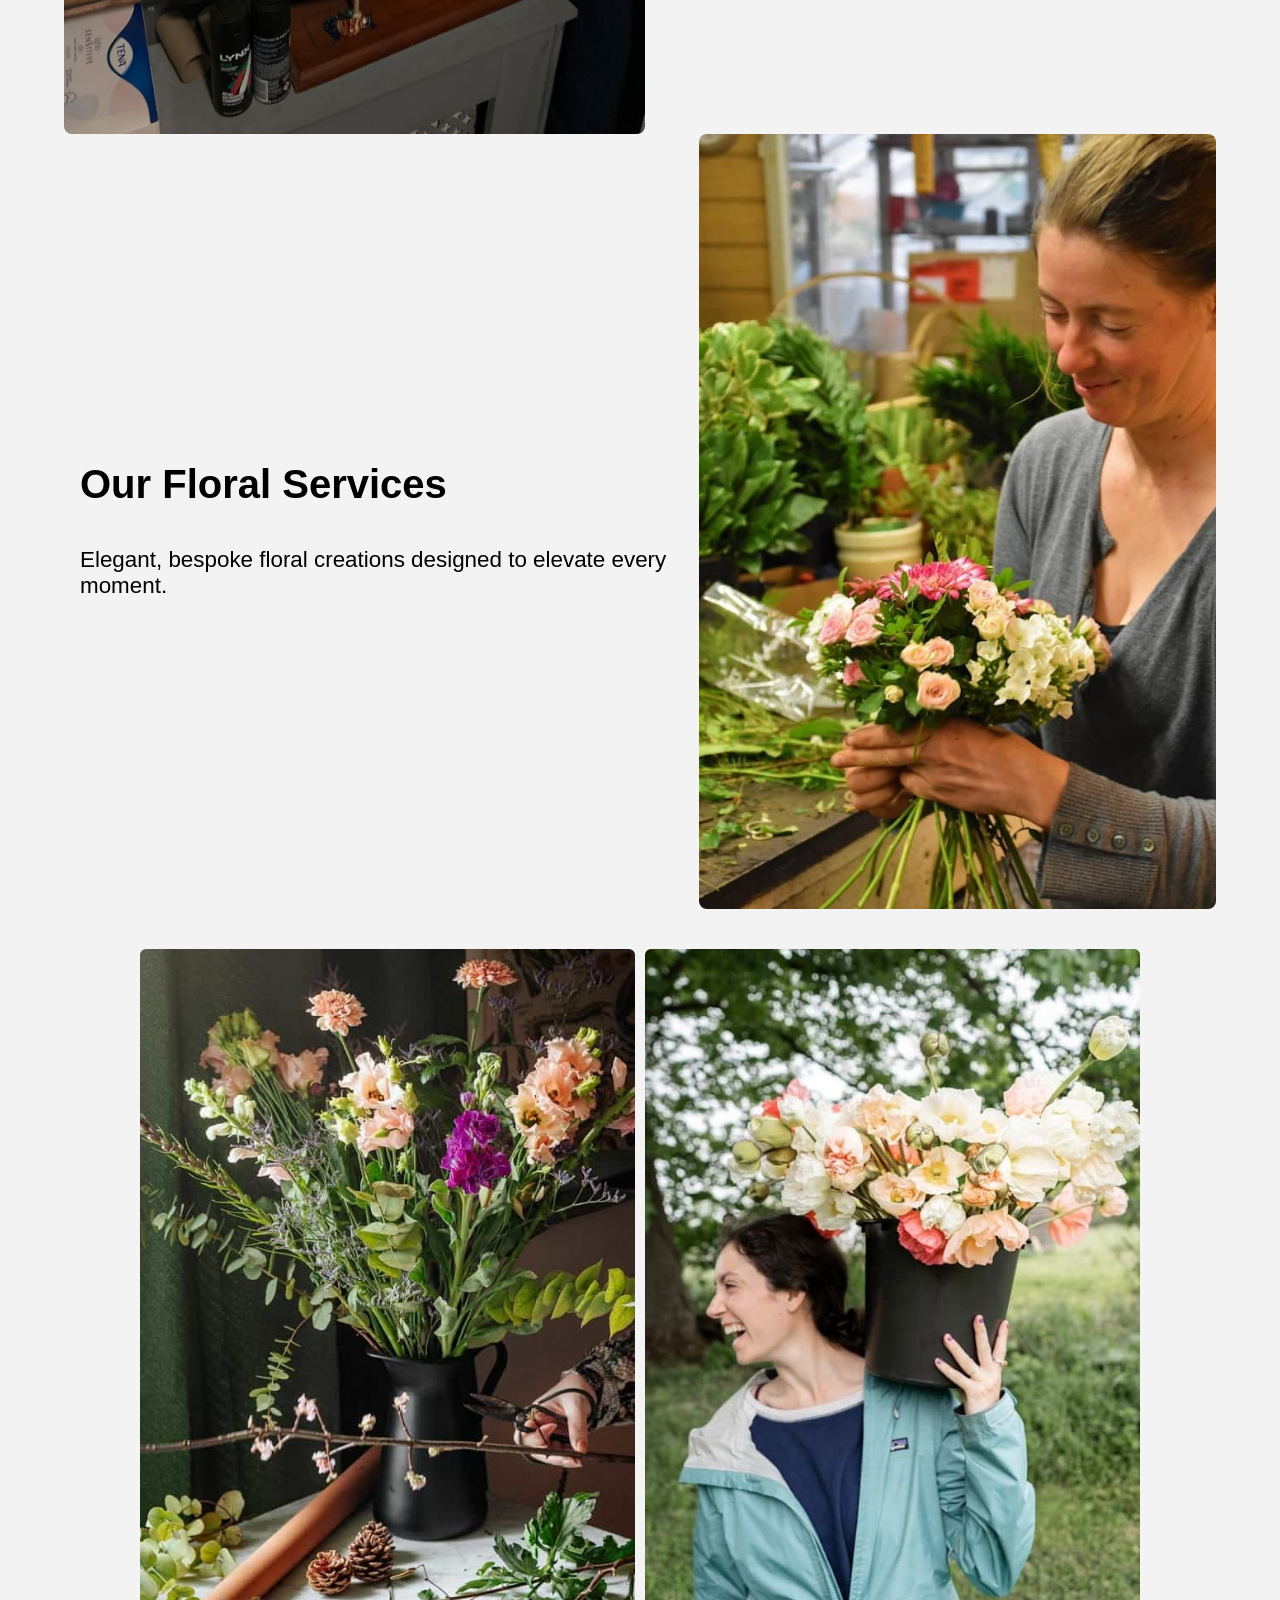
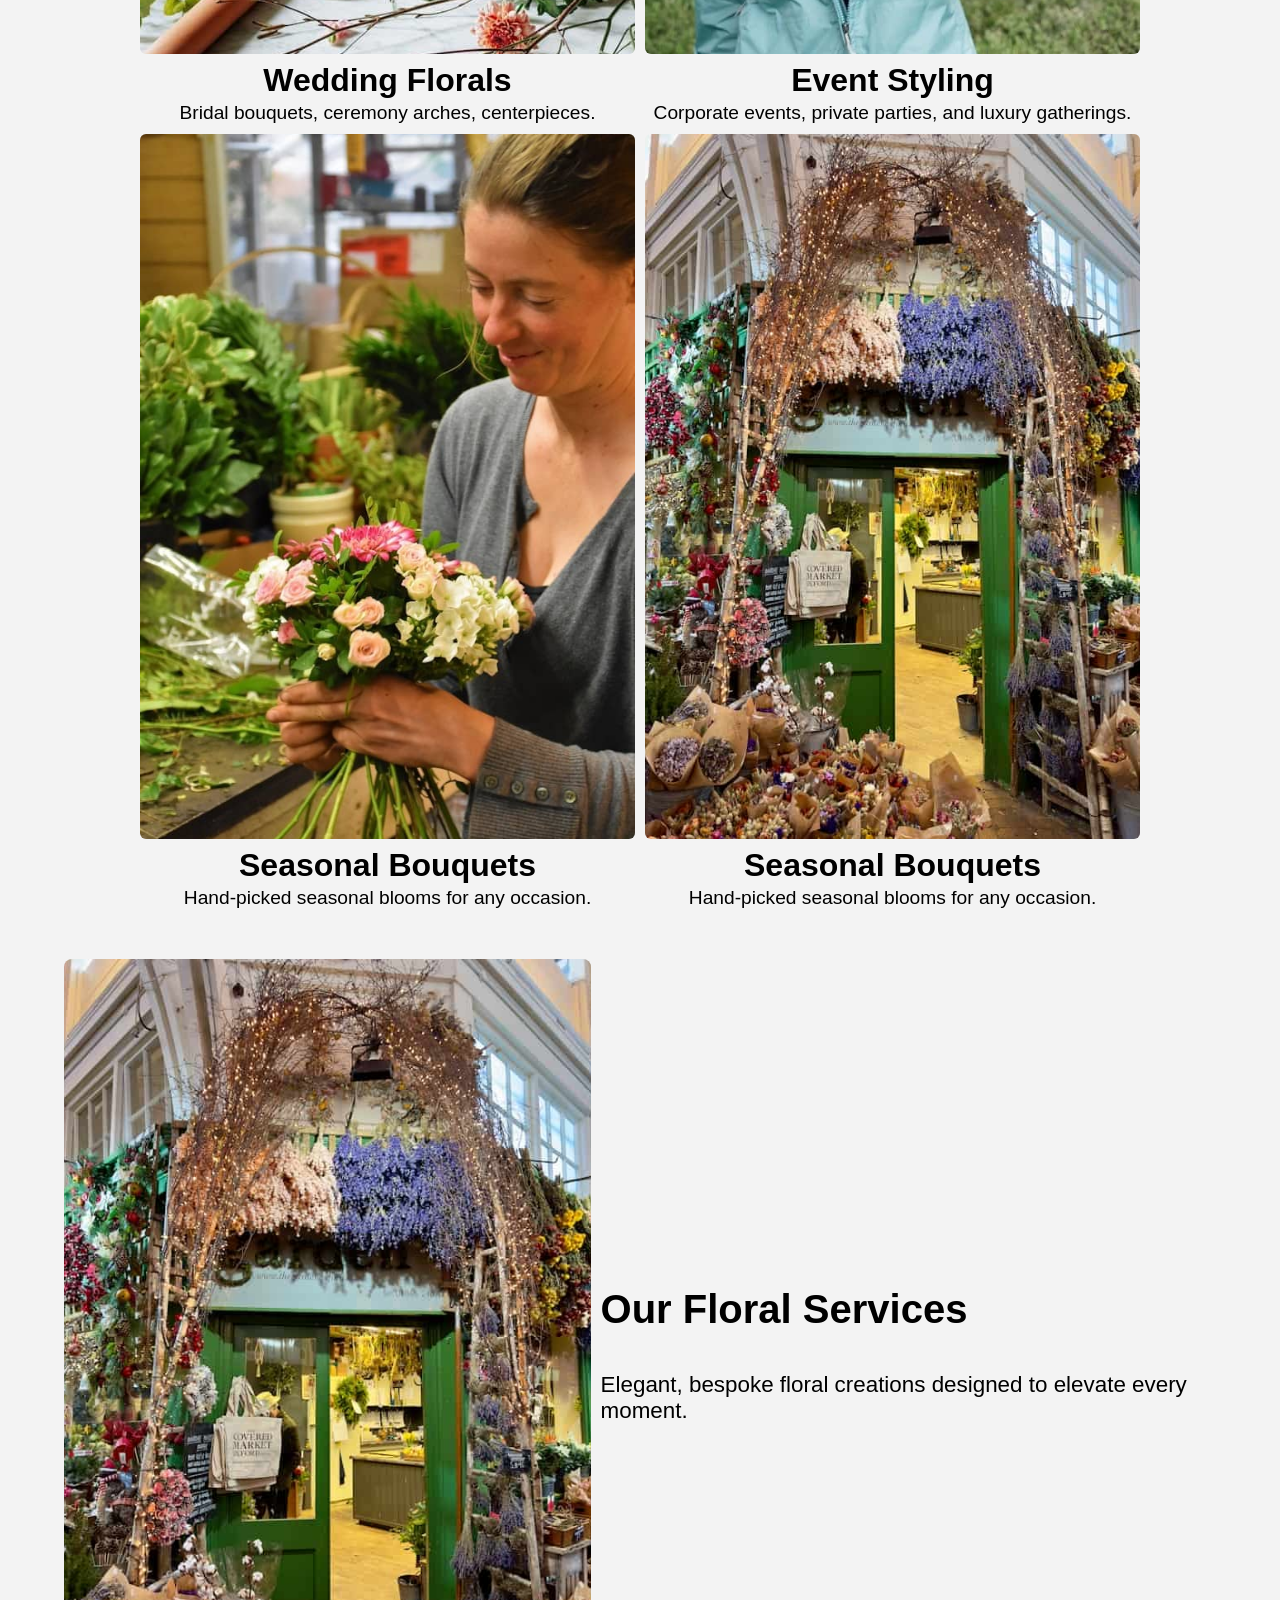
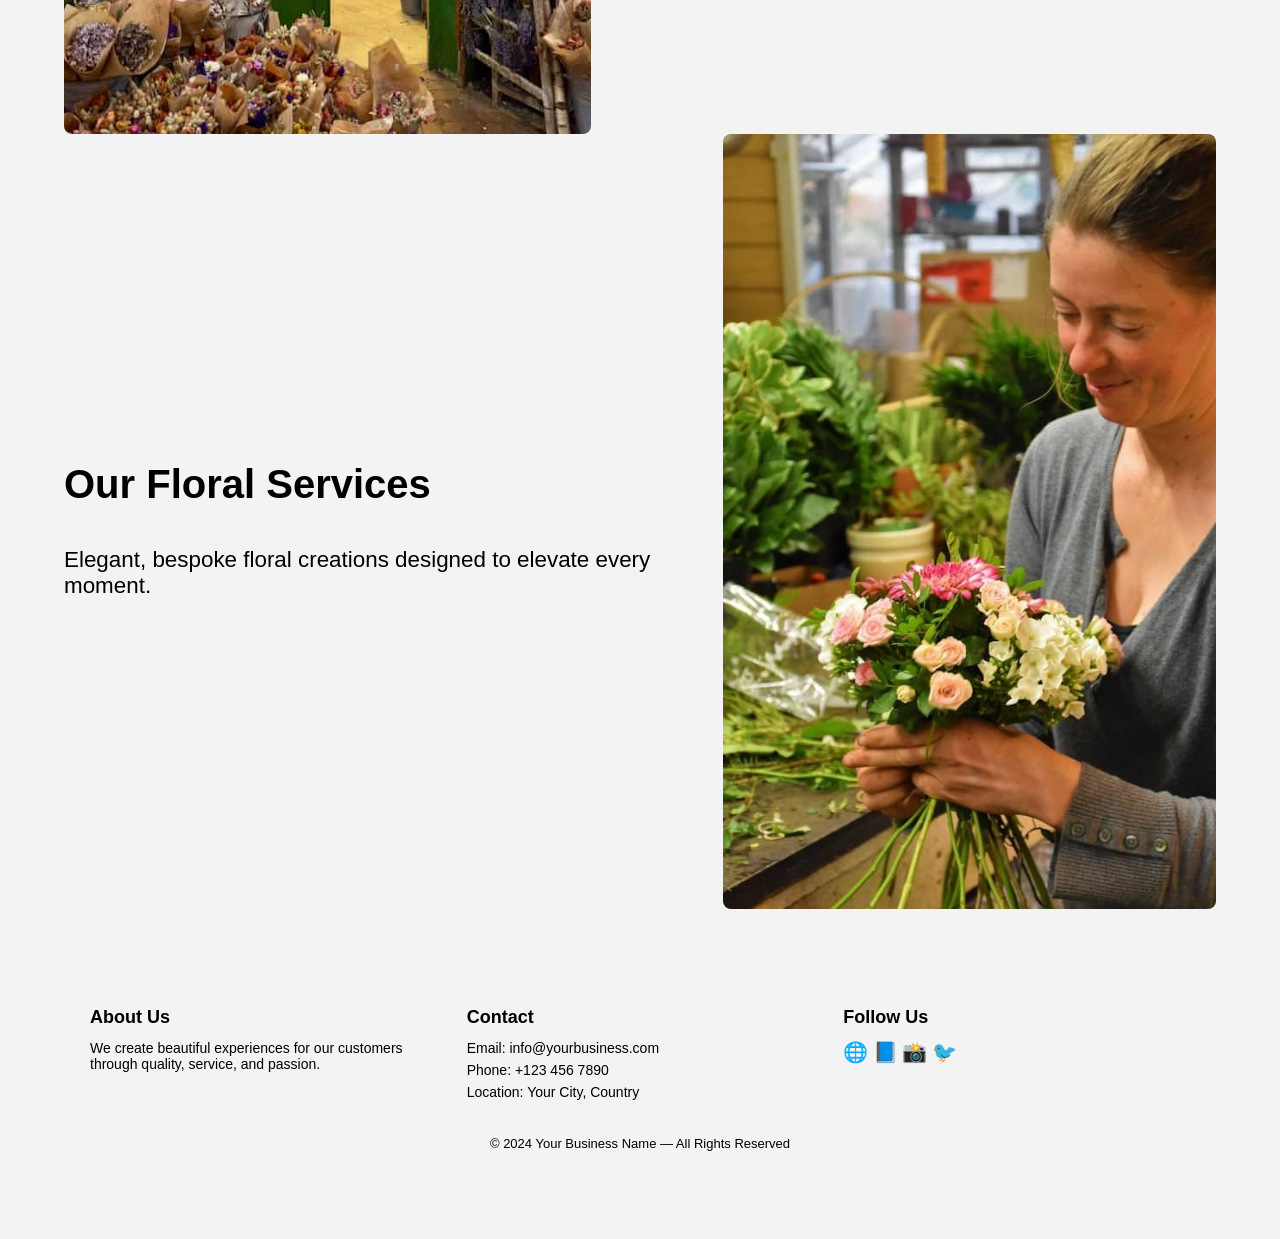
==== commit 2fc317b9: "Update image and stylesheet paths to absolute URLs" ====
--- a/pages/boats/Boats.html
+++ b/pages/boats/Boats.html
@@ -353,13 +353,13 @@
 }
 
       </style>
-<link rel="stylesheet" href="pages/boats/css/style.1781645088564.css">
-<link rel="stylesheet" href="pages/boats/css/inline_1.1781645088564.css">
-<link rel="stylesheet" href="pages/boats/css/inline_2.1781645088564.css">
-<link rel="stylesheet" href="pages/boats/css/inline_3.1781645088564.css">
-<link rel="stylesheet" href="pages/boats/css/inline_4.1781645088564.css">
-<link rel="stylesheet" href="pages/boats/css/inline_5.1781645088564.css">
-<link rel="stylesheet" href="pages/boats/css/inline_6.1781645088564.css">
+<link rel="stylesheet" href="/pages/boats/css/style.1781645088564.css">
+<link rel="stylesheet" href="/pages/boats/css/inline_1.1781645088564.css">
+<link rel="stylesheet" href="/pages/boats/css/inline_2.1781645088564.css">
+<link rel="stylesheet" href="/pages/boats/css/inline_3.1781645088564.css">
+<link rel="stylesheet" href="/pages/boats/css/inline_4.1781645088564.css">
+<link rel="stylesheet" href="/pages/boats/css/inline_5.1781645088564.css">
+<link rel="stylesheet" href="/pages/boats/css/inline_6.1781645088564.css">
 <meta name="viewport" content="width=device-width, initial-scale=1.0">
 </head>
 <body>
@@ -408,7 +408,7 @@
       
 <section class="image-text-section">
   <div class="image-wrap">
-    <img src="pages/boats/images/img_1.1781645088564.jpg" alt="Description of image" style="cursor: pointer;">
+    <img src="/pages/boats/images/img_1.1781645088564.jpg" alt="Description of image" style="cursor: pointer;">
   </div>
 
   <div class="text-wrap">
@@ -421,7 +421,7 @@
 
 <section class="image-text-section reverse">
   <div class="image-wrap">
-    <img src="pages/boats/images/img_2.1781645088564.jpg" alt="Description of image" style="cursor: pointer;">
+    <img src="/pages/boats/images/img_2.1781645088564.jpg" alt="Description of image" style="cursor: pointer;">
   </div>
 
   <div class="text-wrap">
@@ -453,7 +453,7 @@
     
     <!-- Image fills leftover space -->
     <div style="flex: 1; min-height: 0;">
-      <img src="pages/boats/images/img_3.1781645088564.jpg" alt="Wedding Florals" style="width: 100%; height: 100%; object-fit: cover; border-radius: 6px; cursor: pointer;">
+      <img src="/pages/boats/images/img_3.1781645088564.jpg" alt="Wedding Florals" style="width: 100%; height: 100%; object-fit: cover; border-radius: 6px; cursor: pointer;">
     </div>
 
     <!-- Text -->
@@ -468,7 +468,7 @@
   <!-- Feature 2 -->
   <div class="galler2">
     <div style="flex: 1; min-height: 0;">
-      <img src="pages/boats/images/img_4.1781645088564.jpg" alt="Event Styling" style="width: 100%; height: 100%; object-fit: cover; border-radius: 6px; cursor: pointer;">
+      <img src="/pages/boats/images/img_4.1781645088564.jpg" alt="Event Styling" style="width: 100%; height: 100%; object-fit: cover; border-radius: 6px; cursor: pointer;">
     </div>
     <h3 class="" style="cursor: text;">
       Event Styling
@@ -481,7 +481,7 @@
   <!-- Feature 3 -->
   <div class="galler3">
     <div style="flex: 1; min-height: 0;">
-      <img src="pages/boats/images/img_5.1781645088564.jpg" alt="Seasonal Bouquets" style="width: 100%; height: 100%; object-fit: cover; border-radius: 6px; cursor: pointer;">
+      <img src="/pages/boats/images/img_5.1781645088564.jpg" alt="Seasonal Bouquets" style="width: 100%; height: 100%; object-fit: cover; border-radius: 6px; cursor: pointer;">
     </div>
     <h3 class="" style="cursor: text;">
       Seasonal Bouquets
@@ -494,7 +494,7 @@
   <!-- Feature 4 -->
   <div class="galler4">
     <div style="flex: 1; min-height: 0;">
-      <img src="pages/boats/images/img_6.1781645088564.jpg" alt="Seasonal Bouquets" style="width: 100%; height: 100%; object-fit: cover; border-radius: 6px; cursor: pointer;">
+      <img src="/pages/boats/images/img_6.1781645088564.jpg" alt="Seasonal Bouquets" style="width: 100%; height: 100%; object-fit: cover; border-radius: 6px; cursor: pointer;">
     </div>
     <h3 class="" style="cursor: text;">
       Seasonal Bouquets
@@ -520,7 +520,7 @@
       
   <section class="bodyEndC">
   <div class="bodyEndC-wrap">
-    <img src="pages/boats/images/img_7.1781645088564.jpg" alt="Description of image" style="cursor: pointer;">
+    <img src="/pages/boats/images/img_7.1781645088564.jpg" alt="Description of image" style="cursor: pointer;">
   </div>
 
   <div class="bodyEndCtext-wrap">
@@ -533,7 +533,7 @@
 
 <section class="bodyEndC reverse">
   <div class="bodyEndC-wrap">
-    <img src="pages/boats/images/img_8.1781645088564.jpg" alt="Description of image" style="cursor: pointer;">
+    <img src="/pages/boats/images/img_8.1781645088564.jpg" alt="Description of image" style="cursor: pointer;">
   </div>
 
   <div class="bodyEndCtext-wrap">
@@ -597,9 +597,9 @@
     </div>
   </div>
 
-<script src="pages/boats/js/clerk.browser.1781645088564.js"></script>
-<script src="pages/boats/js/stripe.1781645088564.js"></script>
-<script src="pages/boats/js/inline_2.1781645088564.js"></script>
+<script src="/pages/boats/js/clerk.browser.1781645088564.js"></script>
+<script src="/pages/boats/js/stripe.1781645088564.js"></script>
+<script src="/pages/boats/js/inline_2.1781645088564.js"></script>
 
 </body>
 </html>
--- a/pages/boats/css/style.1781645088564.css
+++ b/pages/boats/css/style.1781645088564.css
@@ -0,0 +1,252 @@
+
+    /* GLOBAL FIXES — prevents ANY horizontal scroll */
+    * {
+      box-sizing: border-box;
+    }
+
+    html, body {
+      margin: 0;
+      padding: 0;
+      width: 100%;
+      max-width: 100%;
+      background: #f3f3f3;
+      font-family: Arial, sans-serif;
+    }
+
+
+
+    .logo {
+    letter-spacing: -.04em;
+    color: #f9fafb;
+    align-items: center;
+    gap: .45rem;
+    font-size: 1.6rem;
+    font-weight: 800;
+    display: flex;
+    }
+.logo:before {
+    content: "";
+    background: radial-gradient(circle at 30% 30%, #bbeef7, #22bdc5);
+    border-radius: 999px;
+    width: 1.9rem;
+    height: 1.9rem;
+    box-shadow: 0 0 18px #22b9c5cc;
+}
+
+    /* HEADER NAVIGATION */
+.nav-header {
+  width: 100%;
+  min-height:4rem;
+  padding: 15px 20px;
+  display: flex;
+  justify-content: space-between;
+  align-items: center;
+  background: #ffffff;
+  border-top: 2px solid #ddd;
+  border-bottom: 2px solid #ddd;
+  position: sticky;
+  top: 0;
+  z-index: 9999;
+}
+
+.nav-left .site-title {
+  margin: 0;
+  font-size: 22px;
+  font-weight: bold;
+}
+
+.hamburger {
+  width: 30px;
+  cursor: pointer;
+  display: flex;
+  flex-direction: column;
+  justify-content: space-between;
+  height: 20px;
+}
+
+.hamburger span {
+  display: block;
+  height: 3px;
+  background: #333;
+  border-radius: 3px;
+  transition: 0.3s;
+}
+
+/* MOBILE MENU */
+.mobile-menu {
+  position: absolute;
+  top: 60px;
+  right: 20px;
+  background: white;
+  border: 1px solid #ddd;
+  padding: 15px;
+  display: none;
+  flex-direction: column;
+  gap: 10px;
+  width: 150px;
+  box-shadow: 0 4px 10px rgba(0,0,0,0.1);
+}
+
+.mobile-menu a {
+  text-decoration: none;
+  color: #333;
+  font-size: 16px;
+}
+
+.mobile-menu a:hover {
+  color: #0078ff;
+}
+
+/* SHOW MENU */
+.mobile-menu.show {
+  display: flex;
+}
+
+
+    img, video {
+      max-width: 100%;
+      height: auto;
+      display: block;
+    }
+
+    /* FIX: allow normal rendering inside sections */
+    .section-wrapper > * {
+      max-width: 100%;
+      overflow: visible;
+    }
+
+    /* FIX: arrows must never show scrollbars */
+    .arrow-left,
+    .arrow-right {
+      overflow: visible;
+    }
+
+    /* 🔥 PROFESSIONAL TOP BAR */
+    #controls {
+      width: 100%;
+      top: 0;
+      left: 0;
+      z-index: 50;
+      display: flex;
+      align-items: center;
+      padding: 14px 28px;
+      background: #0f192d;
+      backdrop-filter: blur(12px);
+      -webkit-backdrop-filter: blur(12px);
+      border-bottom: 1px solid rgba(0,0,0,0.08);
+      box-shadow: 0 4px 18px rgba(0,0,0,0.08);
+      margin-bottom: 1rem;
+    }
+
+    #controls h1 {
+      margin: 0;
+      font-size: 1.7rem;
+      font-weight: 700;
+      color: #fff;
+      letter-spacing: -0.5px;
+    }
+
+    .control-center {
+      flex: 1;
+      display: flex;
+      justify-content: center;
+    }
+
+    #industrySelect {
+      padding: 12px 18px;
+      border-radius: 10px;
+      border: 1px solid #d0d0d0;
+      font-size: 1.2rem;
+      background: #fff;
+      cursor: pointer;
+      transition: 0.2s ease;
+      min-width: 260px;
+      text-align: center;
+    }
+
+    #industrySelect:hover {
+      border-color: #0078ff;
+      box-shadow: 0 0 0 4px rgba(0,120,255,0.15);
+    }
+
+    #industrySelect:focus {
+      outline: none;
+      border-color: #0078ff;
+      box-shadow: 0 0 0 4px rgba(0,120,255,0.25);
+    }
+
+    .section-wrapper {
+      position: relative;
+      margin-bottom: 40px;
+      overflow: visible;
+    }
+
+    .section-wrapper:nth-of-type(3) {
+      min-height: 300px;
+    }
+
+    /* ARROWS (DESKTOP) */
+    .arrow-left, .arrow-right {
+      position: absolute;
+      top: 50%;
+      transform: translateY(-50%);
+      width: 88px;
+      height: 88px;
+      display: flex;
+      align-items: center;
+      justify-content: center;
+      font-size: 49px;
+      cursor: pointer;
+      background: #ffffff;
+      box-shadow: 0 2px 6px rgba(0, 0, 0, 0.15);
+      transition: all 0.2s ease;
+      user-select: none;
+      border: 12px solid #999;
+      z-index: 10;
+      font-weight: 800;
+      border-radius: 50%;
+    }
+
+    .arrow-left { left: 12px; }
+    .arrow-right { right: 12px; }
+
+    .arrow-left:hover, .arrow-right:hover {
+      background: #0078ff;
+      color: white;
+      border-color: #0078ff;
+      transform: translateY(-50%) scale(1.1);
+    }
+
+    /* 📱 MOBILE FIXES */
+    @media (max-width: 700px) {
+
+      #controls { 
+        gap: 10px;
+      }
+
+      #controls h1 {
+        font-size: 1.2rem;
+      }
+
+      #industrySelect {
+        width: 100%;
+        font-size: 1rem;
+        min-width: auto;
+        padding: 10px 14px;
+      }
+
+      .arrow-left, .arrow-right {
+        width: 50px;
+        height: 50px;
+        font-size: 28px;
+        border-width: 6px;
+      }
+
+      .arrow-left { left: 5px; }
+      .arrow-right { right: 5px; }
+
+      .section-wrapper {
+        margin-bottom: 20px;
+      }
+    }
+  
--- a/pages/boats/css/inline_1.1781645088564.css
+++ b/pages/boats/css/inline_1.1781645088564.css
@@ -0,0 +1,6 @@
+
+    /* ⭐ FIX: Prevent arrow overlap */
+    .section-wrapper {
+      min-height: 250px;
+    }
+  
--- a/pages/boats/css/inline_2.1781645088564.css
+++ b/pages/boats/css/inline_2.1781645088564.css
@@ -0,0 +1,84 @@
+
+/* --- Base Hero --- */
+.hero {
+  position: relative;
+  width: 100%;
+  min-height: 95vh;
+  display: flex;
+  align-items: center;
+  justify-content: center;
+  color: #fff;
+  text-align: center;
+  overflow: hidden;
+}
+
+/* --- Image behaves like background-cover --- */
+.hero-img {
+  position: absolute;
+  inset: 0;
+  width: 100%;
+  height: 100%;
+  object-fit: cover;
+  z-index: 0;
+}
+
+/* --- Overlay for readability --- */
+.hero-overlay {
+  position: absolute;
+  inset: 0;
+  background: linear-gradient(
+    rgba(0,0,0,0.55),
+    rgba(0,0,0,0.35)
+  );
+  z-index: 1;
+  pointer-events: none;
+}
+
+/* --- Content --- */
+.hero-content {
+  position: relative;
+  z-index: 2;
+  max-width: 700px;
+  padding: 20px;
+}
+
+.hero-content h1 {
+  font-size: clamp(2rem, 4vw, 3.5rem);
+  font-weight: 700;
+  margin-bottom: 15px;
+  line-height: 1.2;
+}
+
+.hero-content p {
+  font-size: clamp(1rem, 2vw, 1.4rem);
+  margin-bottom: 25px;
+  opacity: 0.95;
+}
+
+/* --- Button --- */
+.hero-content button {
+  padding: 14px 36px;
+  font-size: 1rem;
+  font-weight: 600;
+  border: none;
+  border-radius: 8px;
+  background: #ffffff;
+  color: #000;
+  cursor: pointer;
+  transition: 0.25s ease;
+}
+
+.hero-content button:hover {
+  background: #f1f1f1;
+  transform: translateY(-2px);
+}
+
+/* --- Responsive Tweaks --- */
+@media (max-width: 600px) {
+  .hero {
+    min-height: 60vh;
+  }
+  .hero-content button {
+    width: 100%;
+  }
+}
--- a/pages/boats/css/inline_3.1781645088564.css
+++ b/pages/boats/css/inline_3.1781645088564.css
@@ -0,0 +1,56 @@
+
+.image-text-section {
+  width: 90%;
+  display: flex;
+  align-items: center;
+  gap: 10px;
+  margin: 0 auto 0px auto;
+  height: 775px;
+}
+
+.image-text-section.reverse {
+  flex-direction: row-reverse;
+}
+
+.image-wrap img {
+  width: 100%;
+  height: 775px;
+  border-radius: 8px;
+  object-fit: cover;
+}
+
+.text-wrap {
+  flex: 1;
+  width: 50%;
+        padding:1rem;
+}
+
+        .text-wrap p{font-size:1.4rem;}
+
+.text-wrap h3 {
+  font-size: 2.5rem;
+}
+
+/* REMOVE the mobile stacking */
+@media (max-width: 600px) {
+  .image-text-section {
+    height:310px;
+  }
+
+        .image-wrap img {
+  width: 100%;
+  height: 310px;
+  border-radius: 8px;
+  object-fit: cover;
+}
+        .text-wrap {
+  flex: 1;
+  width: 50%;
+        padding:0rem;
+}
+        .text-wrap p {
+  padding-bottom:2rem;
+        font-size:1rem;
+}
+
+}
--- a/pages/boats/css/inline_4.1781645088564.css
+++ b/pages/boats/css/inline_4.1781645088564.css
@@ -0,0 +1,89 @@
+
+
+  #gallerABody {
+    width: 1000px;
+    margin: auto;
+    height: 1570px; /* 2 cards stacked = 500px */
+    overflow: hidden;
+  }
+
+  .gallerText{
+    display: grid;
+    grid-template-columns: repeat(2, 1fr);
+    gap: 10px;
+  }
+  .gallerText h3{font-size:2rem;margin:0px;margin-top:0.5rem;}
+  .gallerText p{font-size:1.2rem;margin:0px;margin-top:0.2rem;}
+
+  .galler1{
+        height: 775px;
+    display: flex;
+    flex-direction: column;
+    text-align: center;
+  }     
+  .galler2{
+        height: 775px;
+    display: flex;
+    flex-direction: column;
+    text-align: center;
+  }     
+  .galler3{
+        height: 775px;
+    display: flex;
+    flex-direction: column;
+    text-align: center;
+  }     
+  .galler4{
+        height: 775px;
+    display: flex;
+    flex-direction: column;
+    text-align: center;
+  }
+
+  @media (max-width: 1024px) {
+    section[style] {
+      grid-template-columns: repeat(2, 1fr) !important;
+      gap: 12px !important;
+    }
+  }
+
+  @media (max-width: 600px) {
+    #gallerAbody section[style] img {
+      height: 100% !important;
+    }
+
+    #gallerABody {
+    width: 90%;
+    margin: auto;
+    height: 620px; /* 2 cards stacked = 500px */
+    overflow: hidden;
+  }
+
+  .gallerText h3{font-size:1rem;margin:0px;margin-top:0.5rem;}
+  .gallerText p{font-size:0.77rem;margin:0px;margin-top:0.2rem;}
+
+    .galler1{
+        height: 300px;
+    display: flex;
+    flex-direction: column;
+    text-align: center;
+  }     
+  .galler2{
+        height: 300px;
+    display: flex;
+    flex-direction: column;
+    text-align: center;
+  }     
+  .galler3{
+        height: 300px;
+    display: flex;
+    flex-direction: column;
+    text-align: center;
+  }     
+  .galler4{
+        height: 300px;
+    display: flex;
+    flex-direction: column;
+    text-align: center;
+  }
+  }
--- a/pages/boats/css/inline_5.1781645088564.css
+++ b/pages/boats/css/inline_5.1781645088564.css
@@ -0,0 +1,56 @@
+
+.bodyEndC {
+  width: 90%;
+  display: flex;
+  align-items: center;
+  gap: 10px;
+  margin: 0 auto 0px auto;
+  height: 775px;
+}
+
+.bodyEndC.reverse {
+  flex-direction: row-reverse;
+}
+
+.bodyEndC-wrap img {
+  width: 100%;
+  height: 775px;
+  border-radius: 8px;
+  object-fit: cover;
+}
+
+.bodyEndC .text-wrap {
+  flex: 1;
+  width: 50%;
+        padding:1rem;
+}
+
+        .bodyEndCtext-wrap p{font-size:1.4rem;}
+
+.bodyEndCtext-wrap h3 {
+  font-size: 2.5rem;
+}
+
+/* REMOVE the mobile stacking */
+@media (max-width: 600px) {
+   .bodyEndC {
+    height:310px;
+  }
+
+   .bodyEndC-wrap img {
+  width: 100%;
+  height: 310px;
+  border-radius: 8px;
+  object-fit: cover;
+}
+       .bodyEndCtext-wrap {
+  flex: 1;
+  width: 50%;
+        padding:0rem;
+}
+        .bodyEndCtext-wrap p {
+  padding-bottom:2rem;
+        font-size:1rem;
+}
+
+}
--- a/pages/boats/css/inline_6.1781645088564.css
+++ b/pages/boats/css/inline_6.1781645088564.css
@@ -0,0 +1,63 @@
+
+#proFooterWrapper {
+  width: 100%;
+  padding: 40px 0 20px 0;
+  font-family: Arial, sans-serif;
+}
+
+.proFooter {
+  width: 90%;
+  max-width: 1100px;
+  margin: auto;
+  display: flex;
+  justify-content: space-between;
+  flex-wrap: wrap;
+  gap: 30px;
+}
+
+.footer-col {
+  flex: 1;
+  min-width: 220px;
+}
+
+.footer-col h3 {
+  margin-bottom: 12px;
+  font-size: 18px;
+  
+}
+
+.footer-col p {
+  margin: 6px 0;
+  font-size: 14px;
+  
+}
+
+.social-row {
+  gap: 12px;
+  margin-top: 10px;
+}
+
+.social-icon {
+  font-size: 20px;
+  cursor: pointer;
+  transition: 0.2s;
+}
+
+.social-icon:hover {
+  transform: scale(1.2);
+}
+
+.footer-bottom {
+  text-align: center;
+  margin-top: 30px;
+  font-size: 13px;
+}
+
+@media (max-width: 600px) {
+  .proFooter {
+    flex-direction: column;
+    text-align: center;
+  }
+}
+
+      
